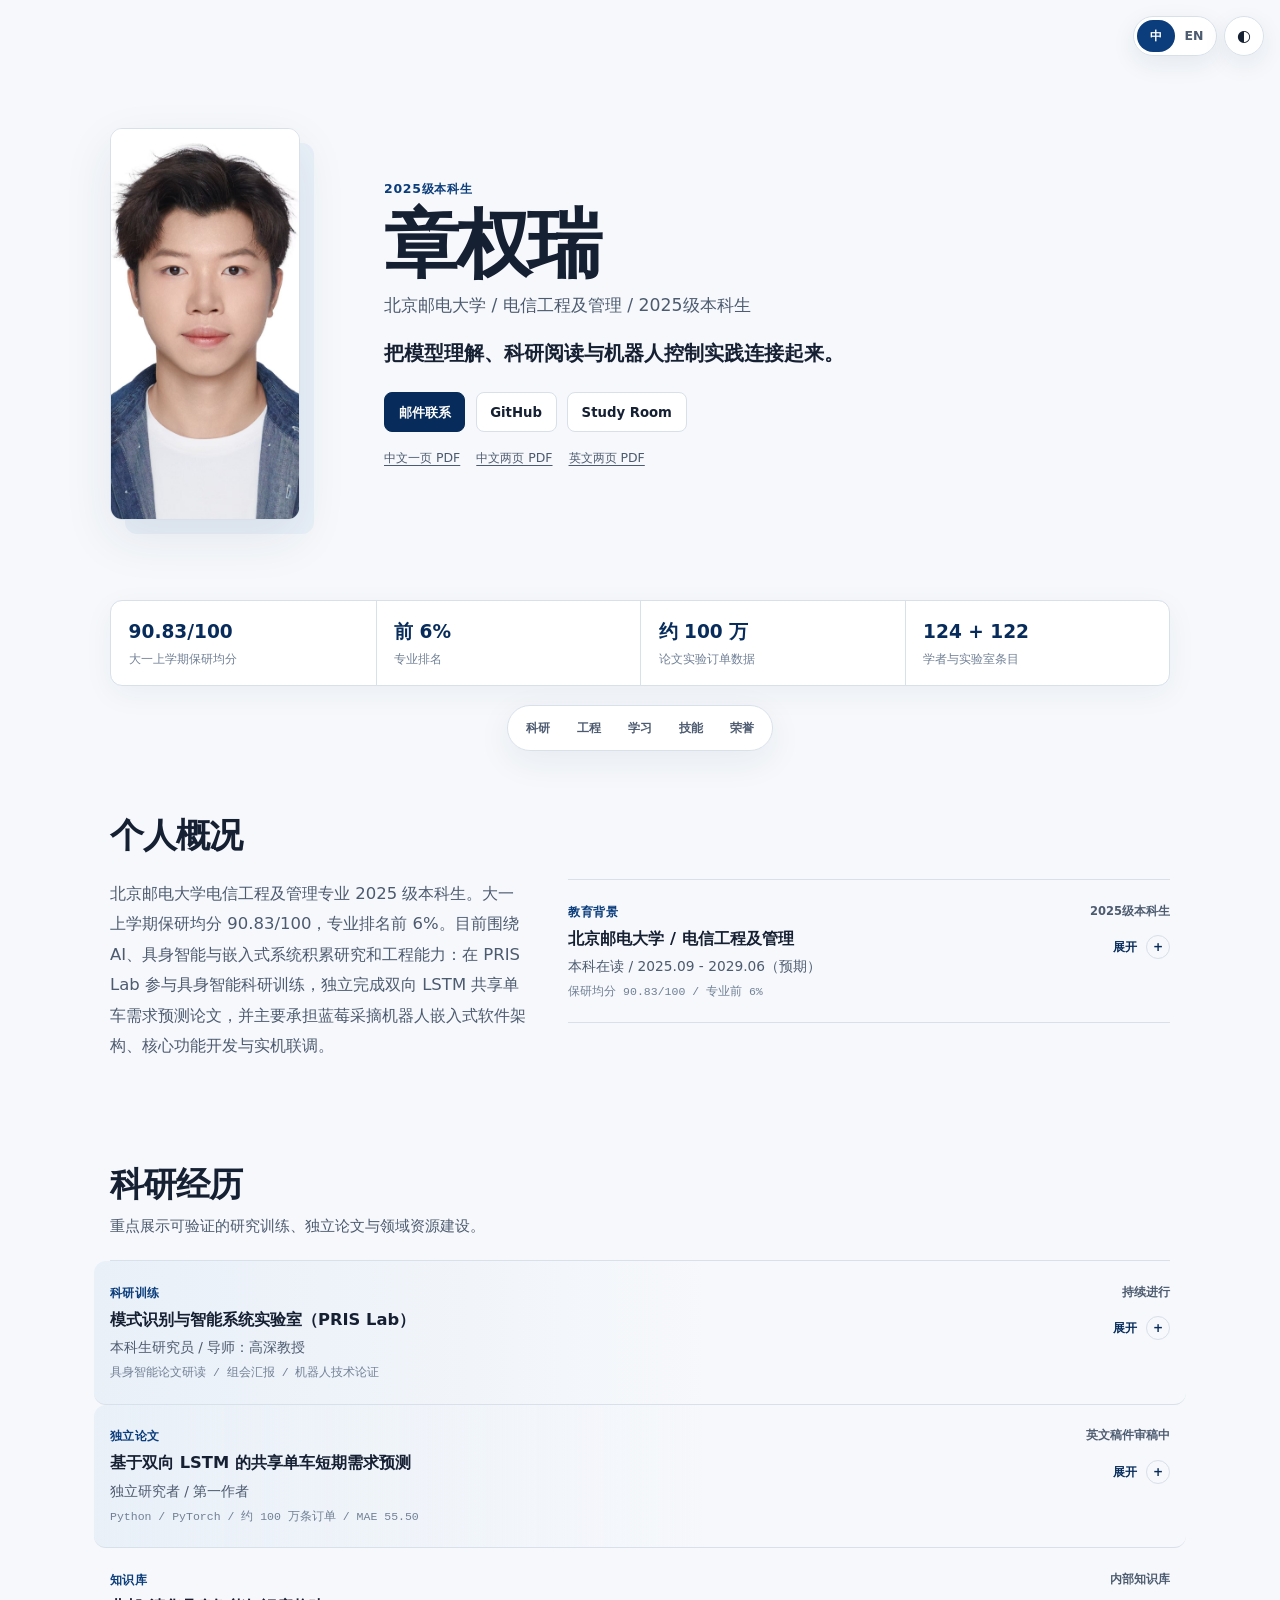
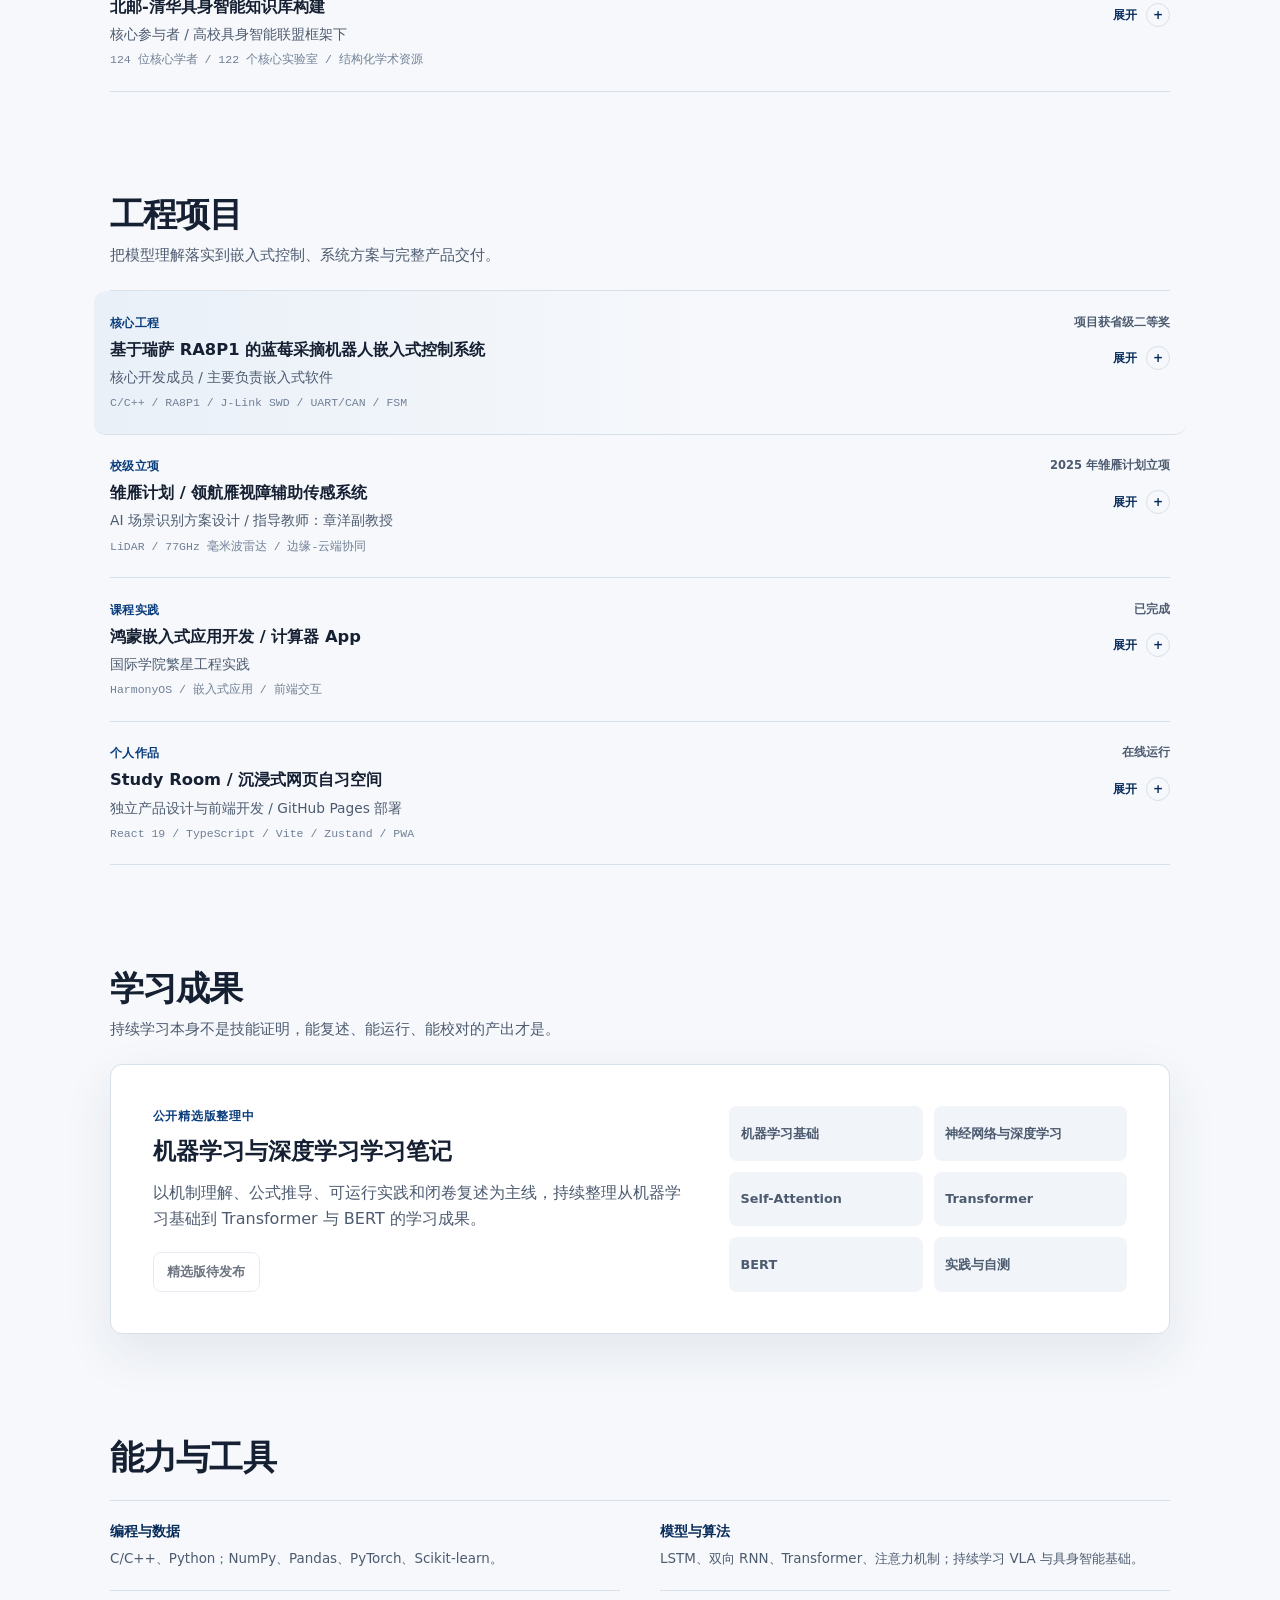
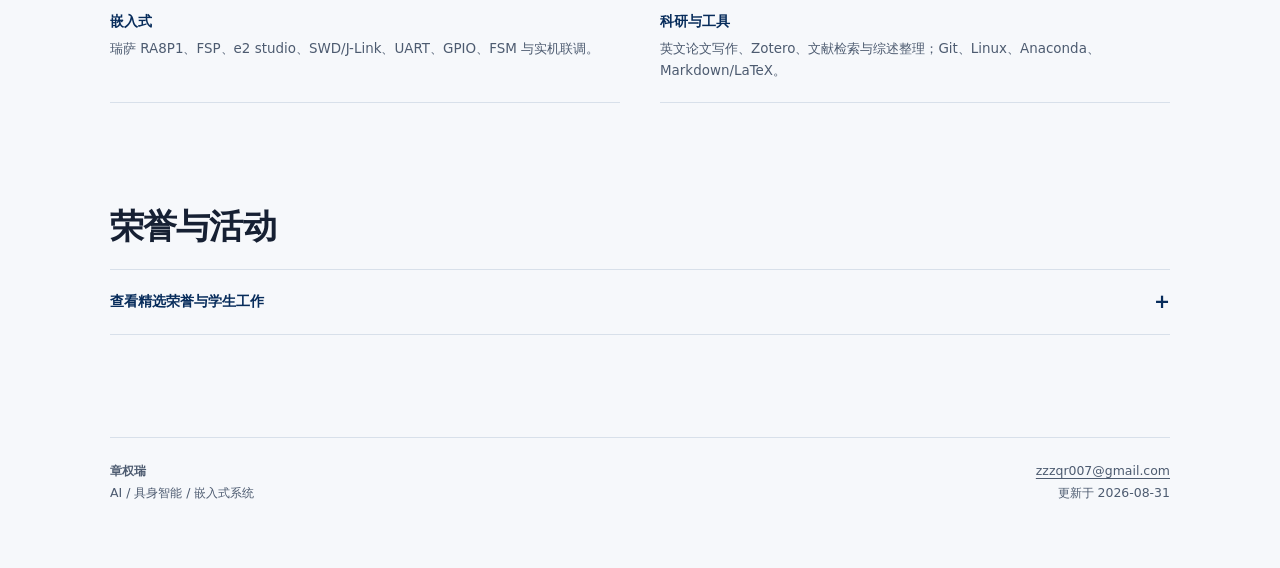
==== index.html @ 451194c6 "feat: rebuild resume portfolio and editor" ====
<!doctype html>
<html lang="zh-CN">
<head>
  <meta charset="UTF-8">
  <meta name="viewport" content="width=device-width, initial-scale=1">
  <meta name="description" content="章权瑞的双语个人简历，聚焦 AI、具身智能与嵌入式系统。">
  <meta name="robots" content="noindex, nofollow">
  <meta name="color-scheme" content="light dark">
  <title>章权瑞 | Resume</title>
  <link rel="stylesheet" href="styles_v2.css?v=5">
  <script defer src="resume-data.js?v=4"></script>
  <script defer src="app.js?v=6"></script>
  <script defer src="editor.js?v=4"></script>
</head>
<body>
  <a class="skip-link" href="#main-content">跳到主要内容</a>

  <div class="page-tools" aria-label="页面工具">
    <div class="language-control" role="group" aria-label="语言">
      <button type="button" data-set-lang="zh" aria-pressed="true">中</button>
      <button type="button" data-set-lang="en" aria-pressed="false">EN</button>
    </div>
    <button class="icon-button" type="button" id="theme-toggle" aria-label="切换明暗主题" title="切换明暗主题">
      <span aria-hidden="true" id="theme-icon">◐</span>
    </button>
  </div>

  <main id="main-content"></main>

  <noscript>
    <div class="noscript-message">
      <h1>章权瑞</h1>
      <p>本页面需要 JavaScript 才能显示完整的双语简历。</p>
      <p><a href="mailto:zzzqr007@gmail.com">zzzqr007@gmail.com</a></p>
    </div>
  </noscript>

  <div class="editor-backdrop" id="editor-backdrop" hidden></div>
  <aside class="editor-panel" id="editor-panel" aria-labelledby="editor-title" aria-hidden="true">
    <header class="editor-header">
      <div>
        <p class="editor-kicker">仅保存在当前浏览器</p>
        <h2 id="editor-title">双语简历编辑器</h2>
      </div>
      <button type="button" class="icon-button editor-close" id="editor-close" aria-label="关闭编辑器">×</button>
    </header>

    <div class="editor-toolbar" aria-label="编辑器操作">
      <button type="button" class="button button-primary" id="editor-save">保存草稿</button>
      <button type="button" class="button" id="editor-undo">撤销本次修改</button>
      <button type="button" class="button" id="editor-import">导入 JSON</button>
      <button type="button" class="button" id="editor-export-json">导出 JSON</button>
      <button type="button" class="button" id="editor-export-js">导出数据文件</button>
      <button type="button" class="button button-danger" id="editor-reset">恢复默认</button>
      <input type="file" id="editor-import-file" accept="application/json,.json" hidden>
    </div>

    <p class="editor-status" id="editor-status" role="status" aria-live="polite">
      修改会即时预览，点击“保存草稿”后才会写入本地存储，不会自动同步 GitHub。
    </p>

    <nav class="editor-tabs" id="editor-tabs" aria-label="编辑内容分类"></nav>
    <form class="editor-form" id="editor-form"></form>
  </aside>
</body>
</html>
---- styles_v2.css ----
:root {
  color-scheme: light;
  --accent: #0b3d7c;
  --accent-strong: #072c5b;
  --accent-soft: #e9f0f8;
  --bg: #f6f8fb;
  --surface: #ffffff;
  --surface-subtle: #f1f4f8;
  --text: #162033;
  --text-secondary: #4d5b70;
  --text-muted: #718096;
  --border: #d8e0ea;
  --focus: #2a6fbb;
  --danger: #a32d2d;
  --shadow: 0 18px 50px rgba(29, 55, 89, 0.09);
  --radius-card: 12px;
  --radius-control: 8px;
  --transition: 180ms cubic-bezier(0.2, 0.8, 0.2, 1);
}

:root[data-theme="dark"] {
  color-scheme: dark;
  --accent: #79afe5;
  --accent-strong: #a8cef2;
  --accent-soft: #152a43;
  --bg: #0e141d;
  --surface: #141d28;
  --surface-subtle: #192432;
  --text: #edf3f9;
  --text-secondary: #b6c2cf;
  --text-muted: #8795a6;
  --border: #2a3848;
  --focus: #9ac8f4;
  --danger: #ff9c9c;
  --shadow: 0 20px 55px rgba(0, 0, 0, 0.28);
}

* {
  box-sizing: border-box;
}

html {
  scroll-behavior: smooth;
}

body {
  margin: 0;
  background: var(--bg);
  color: var(--text);
  font-family: "Segoe UI", "PingFang SC", "Microsoft YaHei", system-ui, sans-serif;
  font-size: 16px;
  line-height: 1.65;
  text-rendering: optimizeLegibility;
  -webkit-font-smoothing: antialiased;
  transition: background-color var(--transition), color var(--transition);
}

body.editor-open {
  overflow: hidden;
}

button,
input,
textarea,
select {
  font: inherit;
}

button,
a {
  -webkit-tap-highlight-color: transparent;
}

a {
  color: inherit;
}

button:focus-visible,
a:focus-visible,
input:focus-visible,
textarea:focus-visible,
select:focus-visible {
  outline: 3px solid color-mix(in srgb, var(--focus) 42%, transparent);
  outline-offset: 3px;
}

.skip-link {
  position: fixed;
  top: 0.75rem;
  left: 0.75rem;
  z-index: 2000;
  padding: 0.55rem 0.8rem;
  border-radius: var(--radius-control);
  background: var(--accent-strong);
  color: #fff;
  transform: translateY(-160%);
  transition: transform var(--transition);
}

.skip-link:focus {
  transform: translateY(0);
}

.page-tools {
  position: fixed;
  top: 1rem;
  right: 1rem;
  z-index: 90;
  display: flex;
  align-items: center;
  gap: 0.45rem;
}

.language-control,
.icon-button {
  border: 1px solid var(--border);
  background: color-mix(in srgb, var(--surface) 92%, transparent);
  box-shadow: 0 8px 24px rgba(26, 54, 89, 0.08);
  backdrop-filter: blur(14px);
}

.language-control {
  display: flex;
  padding: 3px;
  border-radius: 999px;
}

.language-control button {
  min-width: 38px;
  min-height: 32px;
  border: 0;
  border-radius: 999px;
  background: transparent;
  color: var(--text-secondary);
  cursor: pointer;
  font-size: 0.78rem;
  font-weight: 700;
}

.language-control button[aria-pressed="true"] {
  background: var(--accent);
  color: var(--surface);
}

:root[data-theme="dark"] .language-control button[aria-pressed="true"] {
  color: #07111f;
}

.icon-button {
  display: inline-grid;
  width: 40px;
  height: 40px;
  place-items: center;
  border-radius: 999px;
  color: var(--text);
  cursor: pointer;
}

.icon-button:active,
.button:active,
.expand-button:active,
.awards-toggle:active {
  transform: translateY(1px);
}

.site-shell {
  width: min(1060px, calc(100% - 2rem));
  margin: 0 auto;
  padding: 2.5rem 0 4rem;
}

.hero {
  display: grid;
  grid-template-columns: 210px minmax(0, 1fr);
  gap: clamp(2rem, 5vw, 4.5rem);
  align-items: center;
  min-height: min(560px, 76dvh);
  padding: 3rem 0 2.5rem;
}

.hero-photo-wrap {
  position: relative;
  width: 190px;
}

.hero-photo-wrap::before {
  content: "";
  position: absolute;
  inset: 15px -14px -14px 15px;
  z-index: -1;
  border-radius: var(--radius-card);
  background: var(--accent-soft);
}

.hero-photo {
  display: block;
  width: 190px;
  aspect-ratio: 5 / 7;
  object-fit: cover;
  border: 1px solid var(--border);
  border-radius: var(--radius-card);
  box-shadow: var(--shadow);
}

.hero-stage,
.experience-badge,
.learning-status,
.editor-kicker {
  margin: 0;
  color: var(--accent);
  font-size: 0.78rem;
  font-weight: 750;
  letter-spacing: 0.06em;
}

.hero h1 {
  margin: 0.3rem 0 0.45rem;
  font-size: clamp(2.55rem, 6vw, 4.7rem);
  line-height: 1.05;
  letter-spacing: -0.045em;
}

.hero-academic {
  margin: 0;
  color: var(--text-secondary);
  font-size: clamp(0.94rem, 2vw, 1.08rem);
}

.hero-positioning {
  max-width: 38rem;
  margin: 1.2rem 0 0;
  color: var(--text);
  font-size: clamp(1.05rem, 2vw, 1.28rem);
  font-weight: 650;
  line-height: 1.5;
}

.hero-actions,
.experience-links,
.editor-toolbar {
  display: flex;
  flex-wrap: wrap;
  gap: 0.65rem;
}

.hero-actions {
  margin-top: 1.45rem;
}

.button {
  display: inline-flex;
  min-height: 40px;
  align-items: center;
  justify-content: center;
  padding: 0.55rem 0.85rem;
  border: 1px solid var(--border);
  border-radius: var(--radius-control);
  background: var(--surface);
  color: var(--text);
  cursor: pointer;
  font-size: 0.83rem;
  font-weight: 700;
  line-height: 1;
  text-decoration: none;
  white-space: nowrap;
  transition: border-color var(--transition), background-color var(--transition), color var(--transition), transform var(--transition);
}

.button:hover {
  border-color: var(--accent);
  color: var(--accent-strong);
}

.button-primary {
  border-color: var(--accent-strong);
  background: var(--accent-strong);
  color: #fff;
}

.button-primary:hover {
  background: var(--accent);
  color: #fff;
}

:root[data-theme="dark"] .button-primary {
  color: #08121e;
}

.button-danger {
  border-color: color-mix(in srgb, var(--danger) 42%, var(--border));
  color: var(--danger);
}

.button-disabled {
  cursor: not-allowed;
  opacity: 0.62;
}

.download-links {
  display: flex;
  flex-wrap: wrap;
  gap: 0.35rem 1rem;
  margin-top: 1rem;
}

.download-links a,
.site-footer a {
  color: var(--text-secondary);
  font-size: 0.78rem;
  text-underline-offset: 3px;
}

.download-links a:hover,
.site-footer a:hover {
  color: var(--accent-strong);
}

.evidence-strip {
  display: grid;
  grid-template-columns: repeat(4, 1fr);
  margin: 0 0 1.2rem;
  overflow: hidden;
  border: 1px solid var(--border);
  border-radius: var(--radius-card);
  background: var(--surface);
  box-shadow: 0 8px 30px rgba(29, 55, 89, 0.05);
}

.metric {
  min-width: 0;
  padding: 1rem 1.1rem;
}

.metric + .metric {
  border-left: 1px solid var(--border);
}

.metric strong,
.metric span {
  display: block;
}

.metric strong {
  color: var(--accent-strong);
  font-size: 1.16rem;
  font-variant-numeric: tabular-nums;
}

.metric span {
  margin-top: 0.12rem;
  color: var(--text-muted);
  font-size: 0.72rem;
}

.section-nav {
  position: sticky;
  top: 0.8rem;
  z-index: 50;
  display: flex;
  align-items: center;
  gap: 0.2rem;
  width: fit-content;
  margin: 0 auto 4rem;
  padding: 0.35rem;
  border: 1px solid var(--border);
  border-radius: 999px;
  background: color-mix(in srgb, var(--surface) 92%, transparent);
  box-shadow: 0 10px 35px rgba(29, 55, 89, 0.07);
  backdrop-filter: blur(16px);
}

.section-nav a {
  padding: 0.4rem 0.75rem;
  border-radius: 999px;
  color: var(--text-secondary);
  font-size: 0.78rem;
  font-weight: 700;
  text-decoration: none;
  white-space: nowrap;
}

.section-nav a:hover,
.section-nav a:focus-visible {
  background: var(--accent-soft);
  color: var(--accent-strong);
}

.section {
  scroll-margin-top: 5rem;
  margin-bottom: clamp(4rem, 8vw, 6.5rem);
}

.section-heading {
  margin-bottom: 1.4rem;
}

.section-heading h2 {
  margin: 0;
  font-size: clamp(1.55rem, 3vw, 2.15rem);
  line-height: 1.2;
  letter-spacing: -0.025em;
}

.section-heading p {
  max-width: 45rem;
  margin: 0.5rem 0 0;
  color: var(--text-secondary);
  font-size: 0.92rem;
}

.about-layout {
  display: grid;
  grid-template-columns: minmax(0, 0.9fr) minmax(0, 1.3fr);
  gap: 2.6rem;
  align-items: start;
}

.about-layout > p {
  margin: 0;
  color: var(--text-secondary);
  font-size: 1.03rem;
  line-height: 1.85;
}

.experience-list,
.education-list {
  border-top: 1px solid var(--border);
}

.experience {
  position: relative;
  border-bottom: 1px solid var(--border);
  background: transparent;
}

.experience-featured {
  margin-inline: -1rem;
  padding-inline: 1rem;
  border-radius: var(--radius-card);
  background: linear-gradient(90deg, var(--accent-soft), transparent 56%);
}

.experience-main {
  display: grid;
  grid-template-columns: minmax(0, 1fr) auto;
  gap: 1.5rem;
  align-items: start;
  padding: 1.35rem 0;
}

.experience-badge {
  margin-bottom: 0.28rem;
  letter-spacing: 0.04em;
}

.experience h3,
.learning-copy h3,
.skill-item h3,
.awards-content h3 {
  margin: 0;
  font-size: 1.02rem;
  line-height: 1.45;
}

.experience-role,
.experience-meta {
  margin: 0.28rem 0 0;
}

.experience-role {
  color: var(--text-secondary);
  font-size: 0.86rem;
}

.experience-meta {
  color: var(--text-muted);
  font-family: ui-monospace, "Cascadia Code", "SFMono-Regular", Consolas, monospace;
  font-size: 0.72rem;
}

.experience-actions {
  display: grid;
  justify-items: end;
  gap: 0.65rem;
  min-width: 175px;
}

.status-label {
  max-width: 205px;
  color: var(--text-secondary);
  font-size: 0.72rem;
  font-weight: 700;
  text-align: right;
}

.expand-button,
.awards-toggle {
  border: 0;
  background: transparent;
  color: var(--accent-strong);
  cursor: pointer;
  font-weight: 750;
}

.expand-button {
  display: inline-flex;
  align-items: center;
  gap: 0.55rem;
  padding: 0.25rem 0;
  font-size: 0.76rem;
}

.expand-button span:last-child {
  display: inline-grid;
  width: 24px;
  height: 24px;
  place-items: center;
  border: 1px solid var(--border);
  border-radius: 999px;
}

.experience-detail {
  padding: 0 0 1.35rem;
}

.experience-detail[hidden],
.awards-content[hidden] {
  display: none;
}

.experience-detail dl {
  display: grid;
  grid-template-columns: repeat(3, minmax(0, 1fr));
  gap: 1rem;
  margin: 0;
}

.experience-detail dl > div {
  padding-left: 0.8rem;
  border-left: 2px solid var(--accent-soft);
}

.experience-detail dt {
  color: var(--text);
  font-size: 0.74rem;
  font-weight: 800;
}

.experience-detail dd {
  margin: 0.25rem 0 0;
  color: var(--text-secondary);
  font-size: 0.8rem;
  line-height: 1.65;
}

.experience-links {
  margin-top: 1rem;
}

.text-link {
  color: var(--accent-strong);
  font-size: 0.78rem;
  font-weight: 750;
  text-underline-offset: 3px;
}

.learning-layout {
  display: grid;
  grid-template-columns: minmax(0, 1.15fr) minmax(290px, 0.85fr);
  gap: 2.4rem;
  padding: clamp(1.5rem, 4vw, 2.6rem);
  border: 1px solid var(--border);
  border-radius: var(--radius-card);
  background: var(--surface);
  box-shadow: var(--shadow);
}

.learning-copy h3 {
  margin-top: 0.45rem;
  font-size: 1.45rem;
}

.learning-copy > p:not(.learning-status) {
  margin: 0.75rem 0 1.2rem;
  color: var(--text-secondary);
}

.topic-grid {
  display: grid;
  grid-template-columns: 1fr 1fr;
  gap: 0.7rem;
  margin: 0;
  padding: 0;
  list-style: none;
}

.topic-grid li {
  display: flex;
  align-items: center;
  min-height: 52px;
  padding: 0.7rem;
  border-radius: var(--radius-control);
  background: var(--surface-subtle);
  color: var(--text-secondary);
  font-size: 0.8rem;
  font-weight: 700;
}

.skills-grid {
  display: grid;
  grid-template-columns: 1fr 1fr;
  gap: 0 2.5rem;
  border-top: 1px solid var(--border);
}

.skill-item {
  padding: 1.25rem 0;
  border-bottom: 1px solid var(--border);
}

.skill-item h3 {
  color: var(--accent-strong);
  font-size: 0.88rem;
}

.skill-item p {
  margin: 0.4rem 0 0;
  color: var(--text-secondary);
  font-size: 0.84rem;
}

.awards-toggle {
  display: flex;
  width: 100%;
  align-items: center;
  justify-content: space-between;
  padding: 1rem 0;
  border-top: 1px solid var(--border);
  border-bottom: 1px solid var(--border);
  font-size: 0.9rem;
  text-align: left;
}

.awards-toggle span:last-child {
  font-size: 1.2rem;
}

.awards-content {
  display: grid;
  grid-template-columns: 1fr 1fr;
  gap: 2.5rem;
  padding: 1.35rem 0;
}

.awards-content h3 {
  font-size: 0.86rem;
}

.awards-content ul {
  margin: 0.6rem 0 0;
  padding-left: 1.1rem;
  color: var(--text-secondary);
  font-size: 0.8rem;
}

.awards-content li + li {
  margin-top: 0.35rem;
}

.site-footer {
  display: flex;
  justify-content: space-between;
  gap: 2rem;
  padding-top: 1.4rem;
  border-top: 1px solid var(--border);
  color: var(--text-secondary);
  font-size: 0.78rem;
}

.site-footer > div {
  display: grid;
  gap: 0.12rem;
}

.site-footer > div:last-child {
  justify-items: end;
}

.noscript-message {
  width: min(680px, calc(100% - 2rem));
  margin: 4rem auto;
  padding: 2rem;
  border: 1px solid var(--border);
  border-radius: var(--radius-card);
  background: var(--surface);
}

/* Structured editor */
.editor-backdrop {
  position: fixed;
  inset: 0;
  z-index: 900;
  background: rgba(5, 13, 24, 0.52);
  backdrop-filter: blur(3px);
}

.editor-panel {
  position: fixed;
  top: 0;
  right: 0;
  bottom: 0;
  z-index: 1000;
  width: min(720px, 96vw);
  overflow-y: auto;
  padding: 1.2rem;
  border-left: 1px solid var(--border);
  background: var(--surface);
  box-shadow: -22px 0 60px rgba(0, 0, 0, 0.24);
  transform: translateX(105%);
  visibility: hidden;
  transition: transform 240ms cubic-bezier(0.2, 0.8, 0.2, 1), visibility 240ms;
}

.editor-panel.is-open {
  transform: translateX(0);
  visibility: visible;
}

.editor-header {
  display: flex;
  align-items: flex-start;
  justify-content: space-between;
  gap: 1rem;
}

.editor-header h2 {
  margin: 0.2rem 0 0;
  font-size: 1.4rem;
}

.editor-close {
  flex: 0 0 auto;
  border-radius: 999px;
  box-shadow: none;
}

.editor-toolbar {
  margin-top: 1rem;
  padding: 0.9rem;
  border-radius: var(--radius-card);
  background: var(--surface-subtle);
}

.editor-toolbar .button {
  min-height: 36px;
  font-size: 0.74rem;
}

.editor-status {
  margin: 0.8rem 0;
  color: var(--text-secondary);
  font-size: 0.76rem;
}

.editor-status.is-error {
  color: var(--danger);
  font-weight: 700;
}

.editor-tabs {
  display: flex;
  gap: 0.35rem;
  overflow-x: auto;
  padding: 0.35rem 0 0.75rem;
  scrollbar-width: thin;
}

.editor-tab {
  flex: 0 0 auto;
  min-height: 36px;
  padding: 0.4rem 0.7rem;
  border: 1px solid var(--border);
  border-radius: 999px;
  background: transparent;
  color: var(--text-secondary);
  cursor: pointer;
  font-size: 0.74rem;
  font-weight: 750;
}

.editor-tab[aria-selected="true"] {
  border-color: var(--accent);
  background: var(--accent-soft);
  color: var(--accent-strong);
}

.editor-form {
  display: grid;
  gap: 1rem;
  padding-bottom: 4rem;
}

.editor-section,
.editor-item {
  border: 1px solid var(--border);
  border-radius: var(--radius-card);
  background: var(--surface);
}

.editor-section {
  padding: 1rem;
}

.editor-item {
  overflow: hidden;
}

.editor-item-header {
  display: flex;
  align-items: center;
  justify-content: space-between;
  gap: 0.8rem;
  padding: 0.8rem 1rem;
  background: var(--surface-subtle);
}

.editor-item-header h3 {
  margin: 0;
  font-size: 0.86rem;
}

.editor-item-actions {
  display: flex;
  flex-wrap: wrap;
  justify-content: flex-end;
  gap: 0.3rem;
}

.editor-mini-button {
  min-width: 32px;
  min-height: 30px;
  border: 1px solid var(--border);
  border-radius: 6px;
  background: var(--surface);
  color: var(--text-secondary);
  cursor: pointer;
  font-size: 0.7rem;
  font-weight: 750;
}

.editor-mini-button:hover {
  border-color: var(--accent);
  color: var(--accent-strong);
}

.editor-mini-button.is-danger {
  color: var(--danger);
}

.editor-item-body {
  display: grid;
  gap: 0.9rem;
  padding: 1rem;
}

.editor-fieldset {
  display: grid;
  gap: 0.55rem;
  margin: 0;
  padding: 0;
  border: 0;
}

.editor-fieldset legend,
.editor-label {
  margin-bottom: 0.2rem;
  color: var(--text);
  font-size: 0.75rem;
  font-weight: 800;
}

.editor-bilingual {
  display: grid;
  grid-template-columns: 1fr 1fr;
  gap: 0.7rem;
}

.editor-language-field {
  display: grid;
  gap: 0.25rem;
}

.editor-language-field span {
  color: var(--text-muted);
  font-size: 0.68rem;
  font-weight: 750;
}

.editor-input,
.editor-textarea {
  width: 100%;
  border: 1px solid var(--border);
  border-radius: var(--radius-control);
  background: var(--bg);
  color: var(--text);
  font-size: 0.78rem;
}

.editor-input {
  min-height: 40px;
  padding: 0.5rem 0.65rem;
}

.editor-textarea {
  min-height: 92px;
  padding: 0.6rem 0.65rem;
  line-height: 1.5;
  resize: vertical;
}

.editor-checkbox {
  display: flex;
  align-items: center;
  gap: 0.5rem;
  color: var(--text-secondary);
  font-size: 0.76rem;
}

.editor-add-button {
  width: 100%;
  min-height: 44px;
  border: 1px dashed var(--accent);
  border-radius: var(--radius-control);
  background: transparent;
  color: var(--accent-strong);
  cursor: pointer;
  font-weight: 750;
}

@media (max-width: 820px) {
  .site-shell {
    width: min(100% - 1.25rem, 720px);
    padding-top: 1rem;
  }

  .hero {
    grid-template-columns: 130px minmax(0, 1fr);
    min-height: auto;
    gap: 1.8rem;
    padding: 4.5rem 0 2.5rem;
  }

  .hero-photo-wrap,
  .hero-photo {
    width: 130px;
  }

  .evidence-strip {
    grid-template-columns: 1fr 1fr;
  }

  .metric:nth-child(3) {
    border-left: 0;
    border-top: 1px solid var(--border);
  }

  .metric:nth-child(4) {
    border-top: 1px solid var(--border);
  }

  .about-layout,
  .learning-layout {
    grid-template-columns: 1fr;
  }

  .experience-detail dl {
    grid-template-columns: 1fr 1fr;
  }
}

@media (max-width: 600px) {
  body {
    font-size: 15px;
  }

  .page-tools {
    top: 0.55rem;
    right: 0.55rem;
  }

  .hero {
    grid-template-columns: 1fr;
    gap: 1.35rem;
    padding-top: 4.75rem;
    text-align: left;
  }

  .hero-photo-wrap,
  .hero-photo {
    width: 104px;
  }

  .hero-photo-wrap {
    justify-self: center;
  }

  .hero-content {
    text-align: center;
  }

  .hero-actions,
  .download-links {
    justify-content: center;
  }

  .hero h1 {
    font-size: 2.45rem;
  }

  .hero-positioning {
    font-size: 1.02rem;
  }

  .section-nav {
    position: static;
    width: 100%;
    justify-content: space-between;
    margin-bottom: 3.4rem;
    overflow-x: auto;
    border-radius: var(--radius-card);
  }

  .section-nav a {
    flex: 0 0 auto;
    padding-inline: 0.62rem;
  }

  .section {
    margin-bottom: 4rem;
  }

  .experience-featured {
    margin-inline: -0.4rem;
    padding-inline: 0.4rem;
  }

  .experience-main {
    grid-template-columns: 1fr;
    gap: 0.75rem;
  }

  .experience-actions {
    grid-template-columns: 1fr auto;
    align-items: center;
    justify-items: start;
    min-width: 0;
  }

  .status-label {
    max-width: none;
    text-align: left;
  }

  .experience-detail dl,
  .skills-grid,
  .awards-content,
  .editor-bilingual {
    grid-template-columns: 1fr;
  }

  .topic-grid {
    gap: 0.45rem;
  }

  .topic-grid li {
    min-height: 44px;
    padding: 0.55rem;
    font-size: 0.74rem;
  }

  .site-footer {
    display: grid;
  }

  .site-footer > div:last-child {
    justify-items: start;
  }

  .editor-panel {
    width: 100vw;
    padding: 0.9rem;
  }
}

@media (prefers-reduced-motion: reduce) {
  *,
  *::before,
  *::after {
    scroll-behavior: auto !important;
    transition-duration: 0.01ms !important;
    animation-duration: 0.01ms !important;
    animation-iteration-count: 1 !important;
  }
}

@media print {
  .page-tools,
  .section-nav,
  .editor-panel,
  .editor-backdrop {
    display: none !important;
  }
}
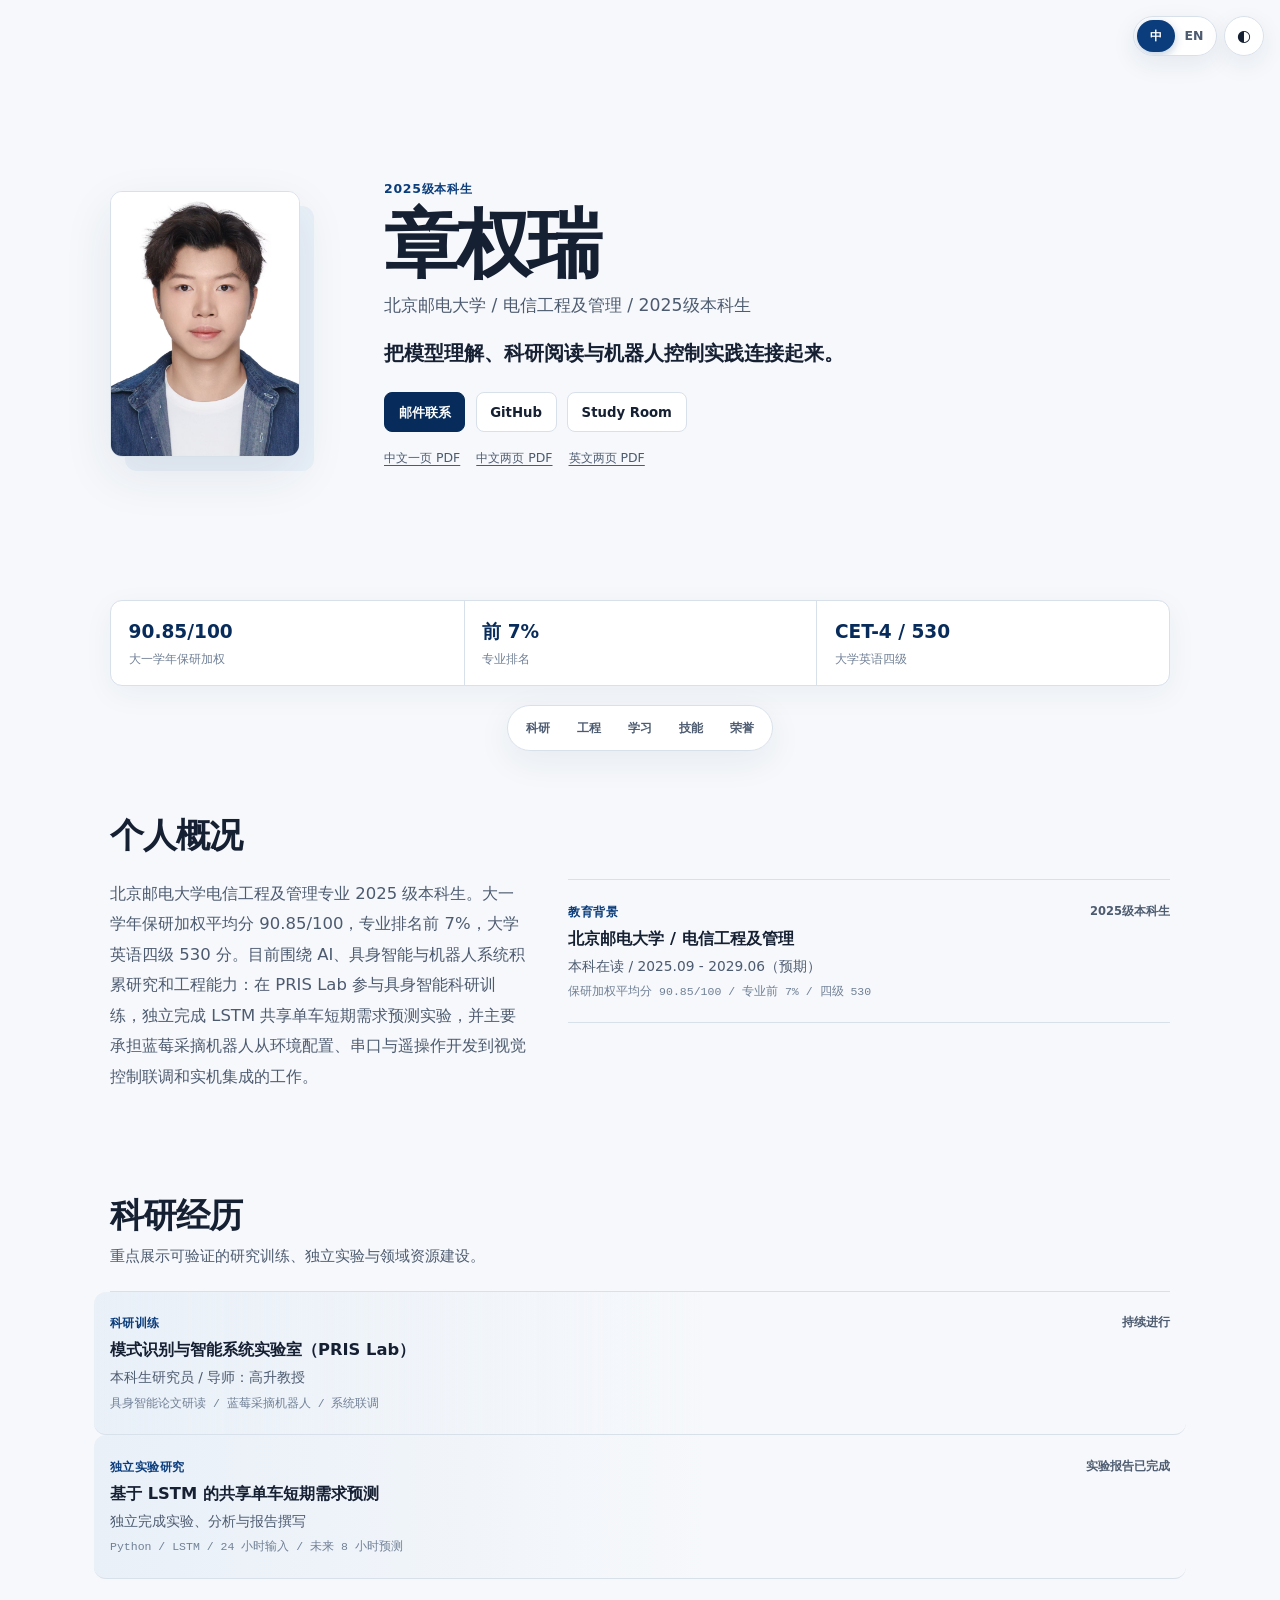
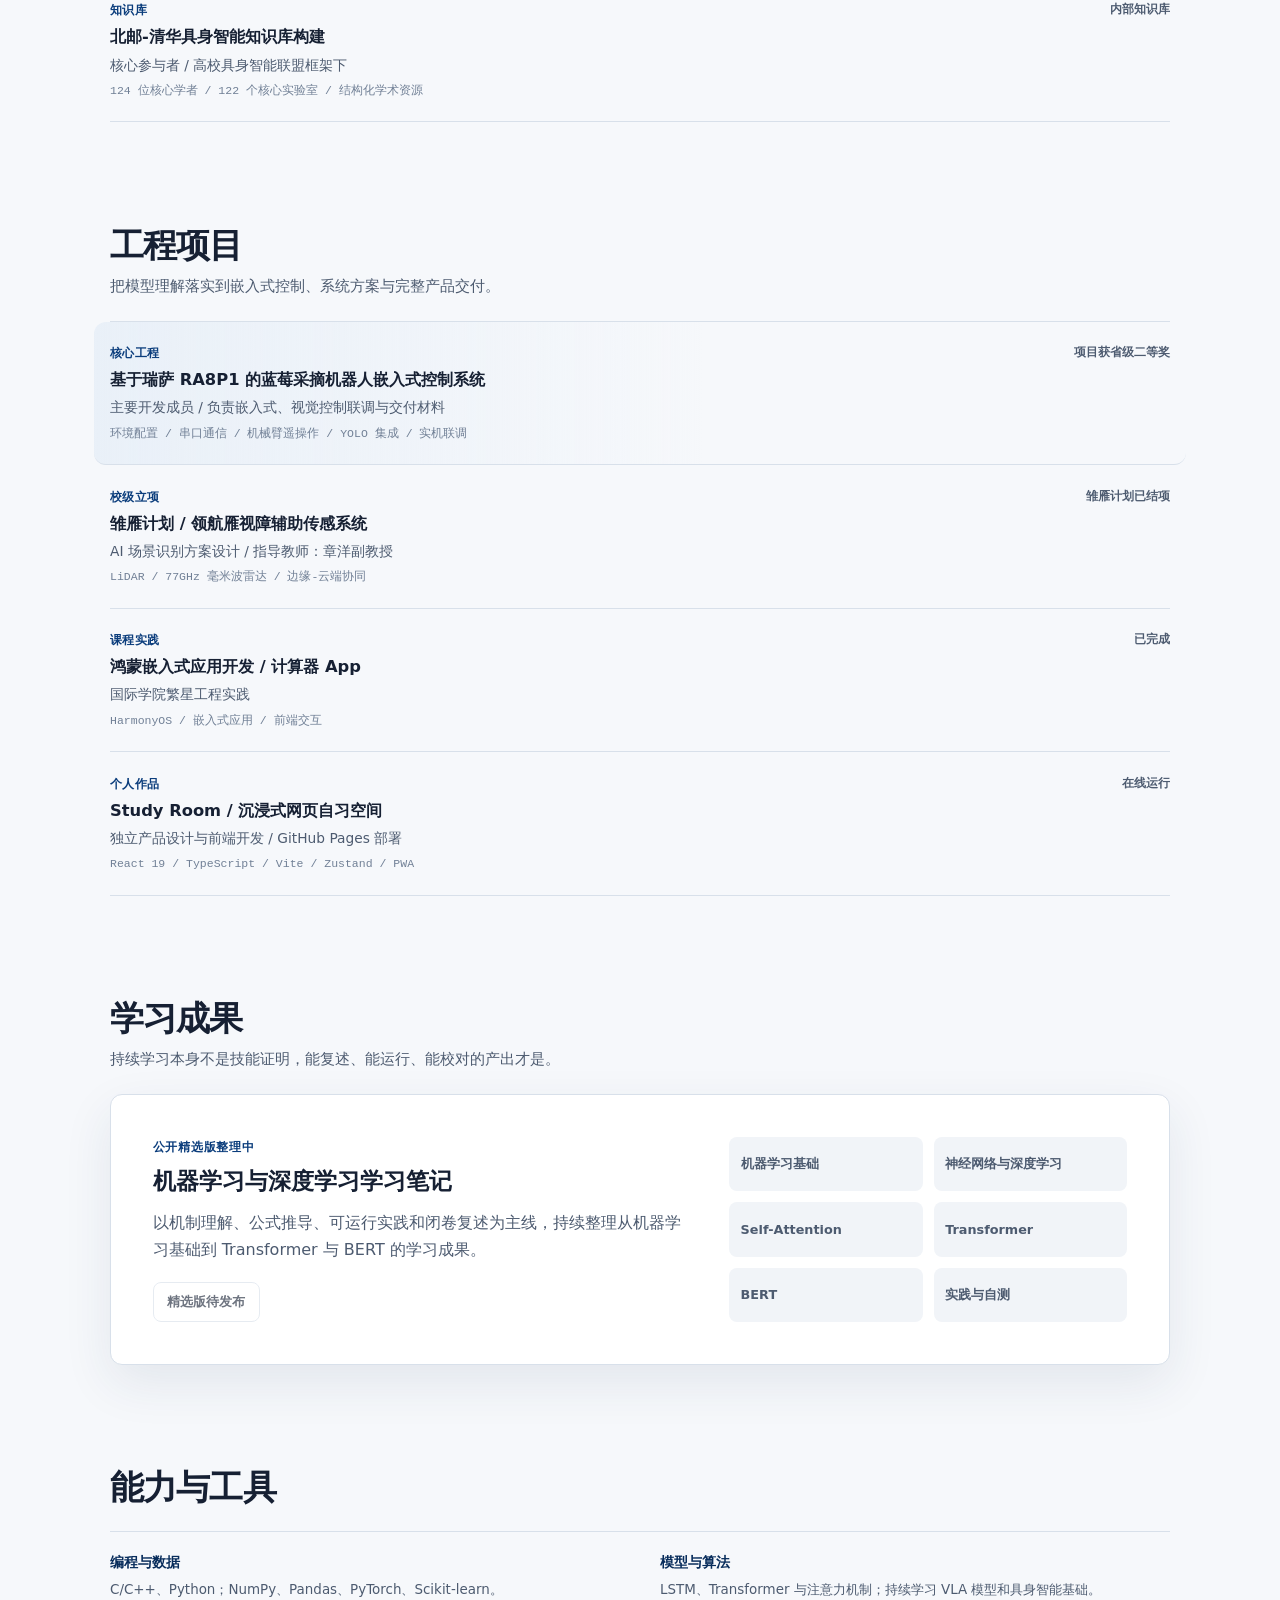
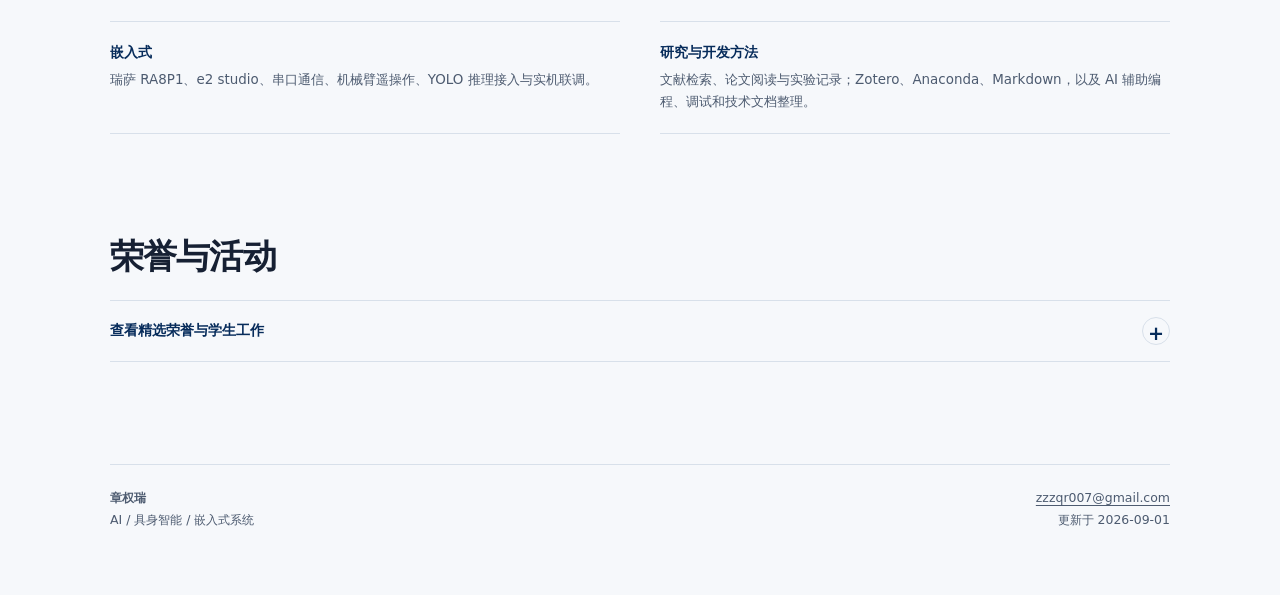
==== commit 88d13202: "feat: polish resume motion and publication guide" ====
--- a/index.html
+++ b/index.html
@@ -7,10 +7,10 @@
   <meta name="robots" content="noindex, nofollow">
   <meta name="color-scheme" content="light dark">
   <title>章权瑞 | Resume</title>
-  <link rel="stylesheet" href="styles_v2.css?v=5">
-  <script defer src="resume-data.js?v=4"></script>
-  <script defer src="app.js?v=6"></script>
-  <script defer src="editor.js?v=4"></script>
+  <link rel="stylesheet" href="styles_v2.css?v=12">
+  <script defer src="resume-data.js?v=10"></script>
+  <script defer src="app.js?v=11"></script>
+  <script defer src="editor.js?v=6"></script>
 </head>
 <body>
   <a class="skip-link" href="#main-content">跳到主要内容</a>
--- a/styles_v2.css
+++ b/styles_v2.css
@@ -15,7 +15,9 @@
   --shadow: 0 18px 50px rgba(29, 55, 89, 0.09);
   --radius-card: 12px;
   --radius-control: 8px;
-  --transition: 180ms cubic-bezier(0.2, 0.8, 0.2, 1);
+  --transition: 300ms cubic-bezier(0.16, 1, 0.3, 1);
+  --spring-fast: 240ms cubic-bezier(0.2, 0.8, 0.2, 1);
+  --spring-slow: 430ms cubic-bezier(0.16, 1, 0.3, 1);
 }
 
 :root[data-theme="dark"] {
@@ -43,6 +45,28 @@
   scroll-behavior: smooth;
 }
 
+::view-transition-old(root),
+::view-transition-new(root) {
+  animation-duration: 360ms;
+  animation-timing-function: cubic-bezier(0.16, 1, 0.3, 1);
+}
+
+::view-transition-old(root) {
+  animation-name: ui-fade-out;
+}
+
+::view-transition-new(root) {
+  animation-name: ui-fade-in;
+}
+
+@keyframes ui-fade-out {
+  to { opacity: 0; transform: scale(0.997); filter: blur(1px); }
+}
+
+@keyframes ui-fade-in {
+  from { opacity: 0.72; transform: translateY(4px) scale(0.997); filter: blur(1.5px); }
+}
+
 body {
   margin: 0;
   background: var(--bg);
@@ -117,15 +141,40 @@
   background: color-mix(in srgb, var(--surface) 92%, transparent);
   box-shadow: 0 8px 24px rgba(26, 54, 89, 0.08);
   backdrop-filter: blur(14px);
+  transition: background-color var(--transition), border-color var(--transition), box-shadow var(--transition), color var(--transition), transform var(--transition);
 }
 
 .language-control {
+  position: relative;
+  isolation: isolate;
   display: flex;
+  overflow: hidden;
   padding: 3px;
   border-radius: 999px;
 }
 
+.language-control::before {
+  content: "";
+  position: absolute;
+  top: 3px;
+  left: 3px;
+  z-index: 0;
+  width: 38px;
+  height: 32px;
+  border-radius: 999px;
+  background: var(--accent);
+  box-shadow: 0 3px 10px color-mix(in srgb, var(--accent) 26%, transparent);
+  transform: translateX(0);
+  transition: transform var(--spring-slow), background-color var(--transition), box-shadow var(--transition);
+}
+
+.language-control[data-active-lang="en"]::before {
+  transform: translateX(38px);
+}
+
 .language-control button {
+  position: relative;
+  z-index: 1;
   min-width: 38px;
   min-height: 32px;
   border: 0;
@@ -135,10 +184,15 @@
   cursor: pointer;
   font-size: 0.78rem;
   font-weight: 700;
+  transition: background-color var(--transition), color var(--transition), transform var(--transition);
+}
+
+.language-control button:hover,
+.icon-button:hover {
+  transform: translateY(-1px) scale(1.025);
 }
 
 .language-control button[aria-pressed="true"] {
-  background: var(--accent);
   color: var(--surface);
 }
 
@@ -156,11 +210,20 @@
   cursor: pointer;
 }
 
+#theme-icon {
+  display: inline-block;
+  transition: transform var(--spring-slow), opacity var(--spring-fast);
+}
+
+#theme-icon[data-theme="dark"] {
+  transform: rotate(180deg) scale(1.04);
+}
+
 .icon-button:active,
 .button:active,
 .expand-button:active,
 .awards-toggle:active {
-  transform: translateY(1px);
+  transform: translateY(1px) scale(0.97);
 }
 
 .site-shell {
@@ -190,16 +253,30 @@
   z-index: -1;
   border-radius: var(--radius-card);
   background: var(--accent-soft);
+  transition: background-color var(--transition), transform var(--transition);
 }
 
 .hero-photo {
   display: block;
   width: 190px;
-  aspect-ratio: 5 / 7;
-  object-fit: cover;
+  height: auto;
+  aspect-ratio: auto;
+  object-fit: contain;
   border: 1px solid var(--border);
   border-radius: var(--radius-card);
   box-shadow: var(--shadow);
+  transition: border-color var(--transition), box-shadow var(--transition), transform var(--transition);
+}
+
+@media (hover: hover) and (pointer: fine) {
+  .hero-photo-wrap:hover::before {
+    transform: translate3d(3px, 3px, 0);
+  }
+
+  .hero-photo-wrap:hover .hero-photo {
+    transform: translate3d(0, -3px, 0) scale(1.008);
+    box-shadow: 0 24px 58px rgba(29, 55, 89, 0.13);
+  }
 }
 
 .hero-stage,
@@ -263,12 +340,14 @@
   line-height: 1;
   text-decoration: none;
   white-space: nowrap;
-  transition: border-color var(--transition), background-color var(--transition), color var(--transition), transform var(--transition);
+  transition: border-color var(--transition), background-color var(--transition), color var(--transition), box-shadow var(--transition), transform var(--spring-fast);
 }
 
 .button:hover {
   border-color: var(--accent);
   color: var(--accent-strong);
+  box-shadow: 0 8px 20px color-mix(in srgb, var(--accent) 10%, transparent);
+  transform: translateY(-2px);
 }
 
 .button-primary {
@@ -317,18 +396,27 @@
 
 .evidence-strip {
   display: grid;
-  grid-template-columns: repeat(4, 1fr);
+  grid-template-columns: repeat(3, 1fr);
   margin: 0 0 1.2rem;
   overflow: hidden;
   border: 1px solid var(--border);
   border-radius: var(--radius-card);
   background: var(--surface);
   box-shadow: 0 8px 30px rgba(29, 55, 89, 0.05);
+  transition: background-color var(--transition), border-color var(--transition), box-shadow var(--transition);
 }
 
 .metric {
   min-width: 0;
   padding: 1rem 1.1rem;
+  transition: background-color var(--transition), transform var(--spring-fast);
+}
+
+@media (hover: hover) and (pointer: fine) {
+  .metric:hover {
+    background: var(--surface-subtle);
+    transform: translateY(-2px);
+  }
 }
 
 .metric + .metric {
@@ -367,6 +455,7 @@
   background: color-mix(in srgb, var(--surface) 92%, transparent);
   box-shadow: 0 10px 35px rgba(29, 55, 89, 0.07);
   backdrop-filter: blur(16px);
+  transition: background-color var(--transition), border-color var(--transition), box-shadow var(--transition);
 }
 
 .section-nav a {
@@ -377,12 +466,14 @@
   font-weight: 700;
   text-decoration: none;
   white-space: nowrap;
+  transition: background-color var(--transition), color var(--transition), transform var(--spring-fast);
 }
 
 .section-nav a:hover,
 .section-nav a:focus-visible {
   background: var(--accent-soft);
   color: var(--accent-strong);
+  transform: translateY(-1px) scale(1.02);
 }
 
 .section {
@@ -429,8 +520,25 @@
 
 .experience {
   position: relative;
+  isolation: isolate;
+  overflow: clip;
   border-bottom: 1px solid var(--border);
   background: transparent;
+  box-shadow: 0 0 0 rgba(29, 55, 89, 0);
+  transition: background-color var(--transition), border-color var(--transition), box-shadow var(--transition), transform var(--spring-slow);
+}
+
+.experience:hover {
+  background: color-mix(in srgb, var(--accent-soft) 38%, transparent);
+}
+
+@media (hover: hover) and (pointer: fine) {
+  .experience:hover {
+    z-index: 2;
+    border-color: color-mix(in srgb, var(--accent) 34%, var(--border));
+    box-shadow: 0 16px 38px rgba(29, 55, 89, 0.09);
+    transform: translate3d(0, -2px, 0) scale(1.002);
+  }
 }
 
 .experience-featured {
@@ -446,6 +554,7 @@
   gap: 1.5rem;
   align-items: start;
   padding: 1.35rem 0;
+  transition: padding var(--spring-slow), transform var(--spring-slow);
 }
 
 .experience-badge {
@@ -517,10 +626,20 @@
   place-items: center;
   border: 1px solid var(--border);
   border-radius: 999px;
+  transition: background-color var(--transition), border-color var(--transition), color var(--transition), transform var(--spring-slow);
+}
+
+.experience.is-expanded .expand-button span:last-child,
+.awards-toggle.is-expanded span:last-child {
+  border-color: color-mix(in srgb, var(--accent) 44%, var(--border));
+  background: var(--accent-soft);
+  transform: rotate(180deg) scale(1.04);
 }
 
 .experience-detail {
   padding: 0 0 1.35rem;
+  transform-origin: top;
+  will-change: height, opacity, transform;
 }
 
 .experience-detail[hidden],
@@ -562,6 +681,28 @@
   font-size: 0.78rem;
   font-weight: 750;
   text-underline-offset: 3px;
+}
+
+@media (hover: hover) and (pointer: fine) {
+  .expand-button:not(:focus-visible) {
+    width: 1px;
+    height: 1px;
+    overflow: hidden;
+    padding: 0;
+    clip-path: inset(50%);
+    opacity: 0;
+    pointer-events: none;
+  }
+
+  .experience:focus-within .expand-button {
+    width: auto;
+    height: auto;
+    overflow: visible;
+    padding: 0.25rem 0;
+    clip-path: none;
+    opacity: 1;
+    pointer-events: auto;
+  }
 }
 
 .learning-layout {
@@ -573,6 +714,7 @@
   border-radius: var(--radius-card);
   background: var(--surface);
   box-shadow: var(--shadow);
+  transition: background-color var(--transition), border-color var(--transition), box-shadow var(--transition);
 }
 
 .learning-copy h3 {
@@ -604,6 +746,15 @@
   color: var(--text-secondary);
   font-size: 0.8rem;
   font-weight: 700;
+  transition: background-color var(--transition), color var(--transition), transform var(--spring-fast);
+}
+
+@media (hover: hover) and (pointer: fine) {
+  .topic-grid li:hover {
+    background: var(--accent-soft);
+    color: var(--accent-strong);
+    transform: translateY(-2px);
+  }
 }
 
 .skills-grid {
@@ -642,7 +793,14 @@
 }
 
 .awards-toggle span:last-child {
+  display: inline-grid;
+  width: 28px;
+  height: 28px;
+  place-items: center;
+  border: 1px solid var(--border);
+  border-radius: 999px;
   font-size: 1.2rem;
+  transition: background-color var(--transition), border-color var(--transition), transform var(--spring-slow);
 }
 
 .awards-content {
@@ -650,6 +808,8 @@
   grid-template-columns: 1fr 1fr;
   gap: 2.5rem;
   padding: 1.35rem 0;
+  transform-origin: top;
+  will-change: height, opacity, transform;
 }
 
 .awards-content h3 {
@@ -718,7 +878,7 @@
   box-shadow: -22px 0 60px rgba(0, 0, 0, 0.24);
   transform: translateX(105%);
   visibility: hidden;
-  transition: transform 240ms cubic-bezier(0.2, 0.8, 0.2, 1), visibility 240ms;
+  transition: transform var(--spring-slow), visibility 430ms;
 }
 
 .editor-panel.is-open {
@@ -813,6 +973,16 @@
 
 .editor-item {
   overflow: hidden;
+  transition: border-color 180ms ease, opacity 180ms ease, transform 180ms ease;
+}
+
+.editor-item.is-dragging {
+  opacity: 0.52;
+}
+
+.editor-item.is-drag-target {
+  border-color: var(--accent);
+  transform: translateY(2px);
 }
 
 .editor-item-header {
@@ -834,6 +1004,27 @@
   flex-wrap: wrap;
   justify-content: flex-end;
   gap: 0.3rem;
+}
+
+.editor-drag-handle {
+  display: inline-grid;
+  min-width: 30px;
+  min-height: 30px;
+  place-items: center;
+  border: 1px solid var(--border);
+  border-radius: 6px;
+  color: var(--text-muted);
+  background: var(--surface);
+  cursor: grab;
+  font-size: 0.9rem;
+  font-weight: 900;
+  line-height: 1;
+  touch-action: none;
+  user-select: none;
+}
+
+.editor-drag-handle:active {
+  cursor: grabbing;
 }
 
 .editor-mini-button {
@@ -956,16 +1147,7 @@
   }
 
   .evidence-strip {
-    grid-template-columns: 1fr 1fr;
-  }
-
-  .metric:nth-child(3) {
-    border-left: 0;
-    border-top: 1px solid var(--border);
-  }
-
-  .metric:nth-child(4) {
-    border-top: 1px solid var(--border);
+    grid-template-columns: repeat(3, 1fr);
   }
 
   .about-layout,
@@ -975,6 +1157,11 @@
 
   .experience-detail dl {
     grid-template-columns: 1fr 1fr;
+  }
+
+  .experience-featured {
+    margin-inline: -0.4rem;
+    padding-inline: 0.4rem;
   }
 }
 
@@ -997,7 +1184,7 @@
 
   .hero-photo-wrap,
   .hero-photo {
-    width: 104px;
+    width: 124px;
   }
 
   .hero-photo-wrap {
@@ -1019,6 +1206,15 @@
 
   .hero-positioning {
     font-size: 1.02rem;
+  }
+
+  .evidence-strip {
+    grid-template-columns: 1fr;
+  }
+
+  .metric + .metric {
+    border-top: 1px solid var(--border);
+    border-left: 0;
   }
 
   .section-nav {
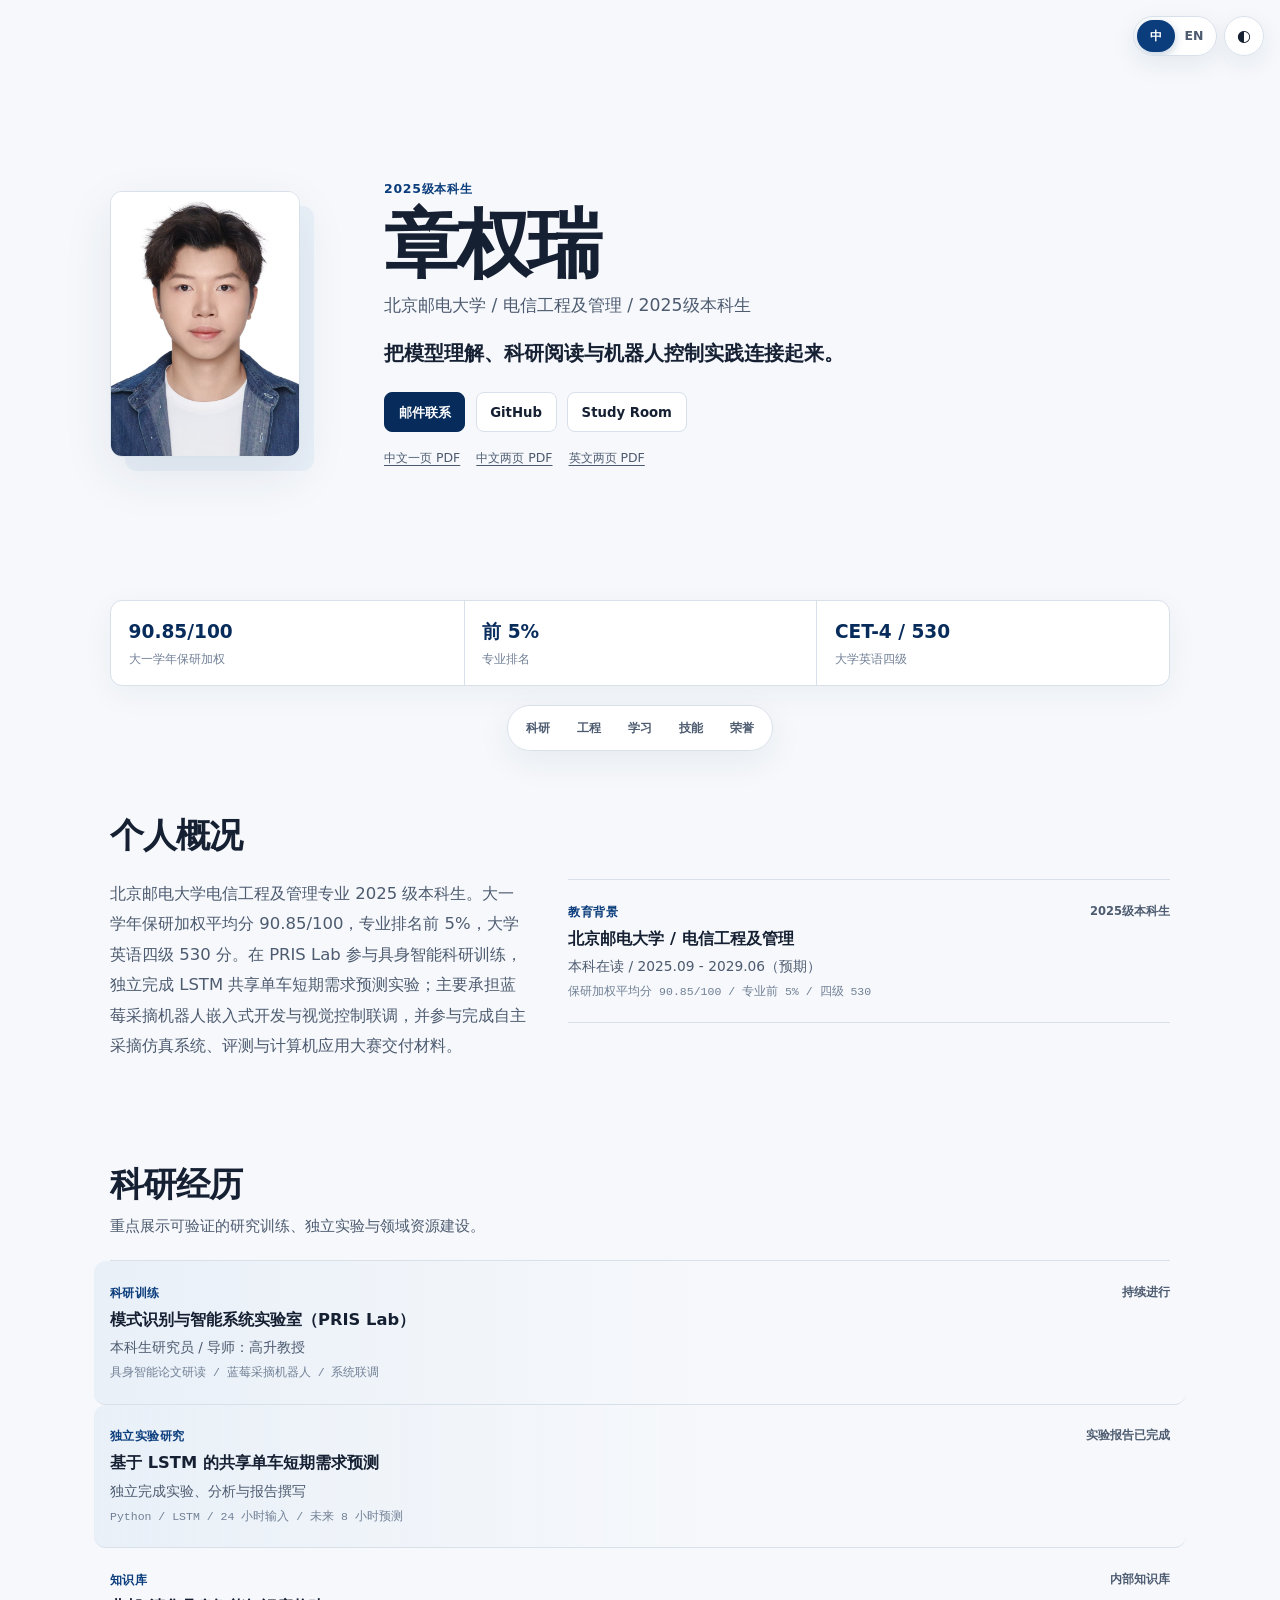
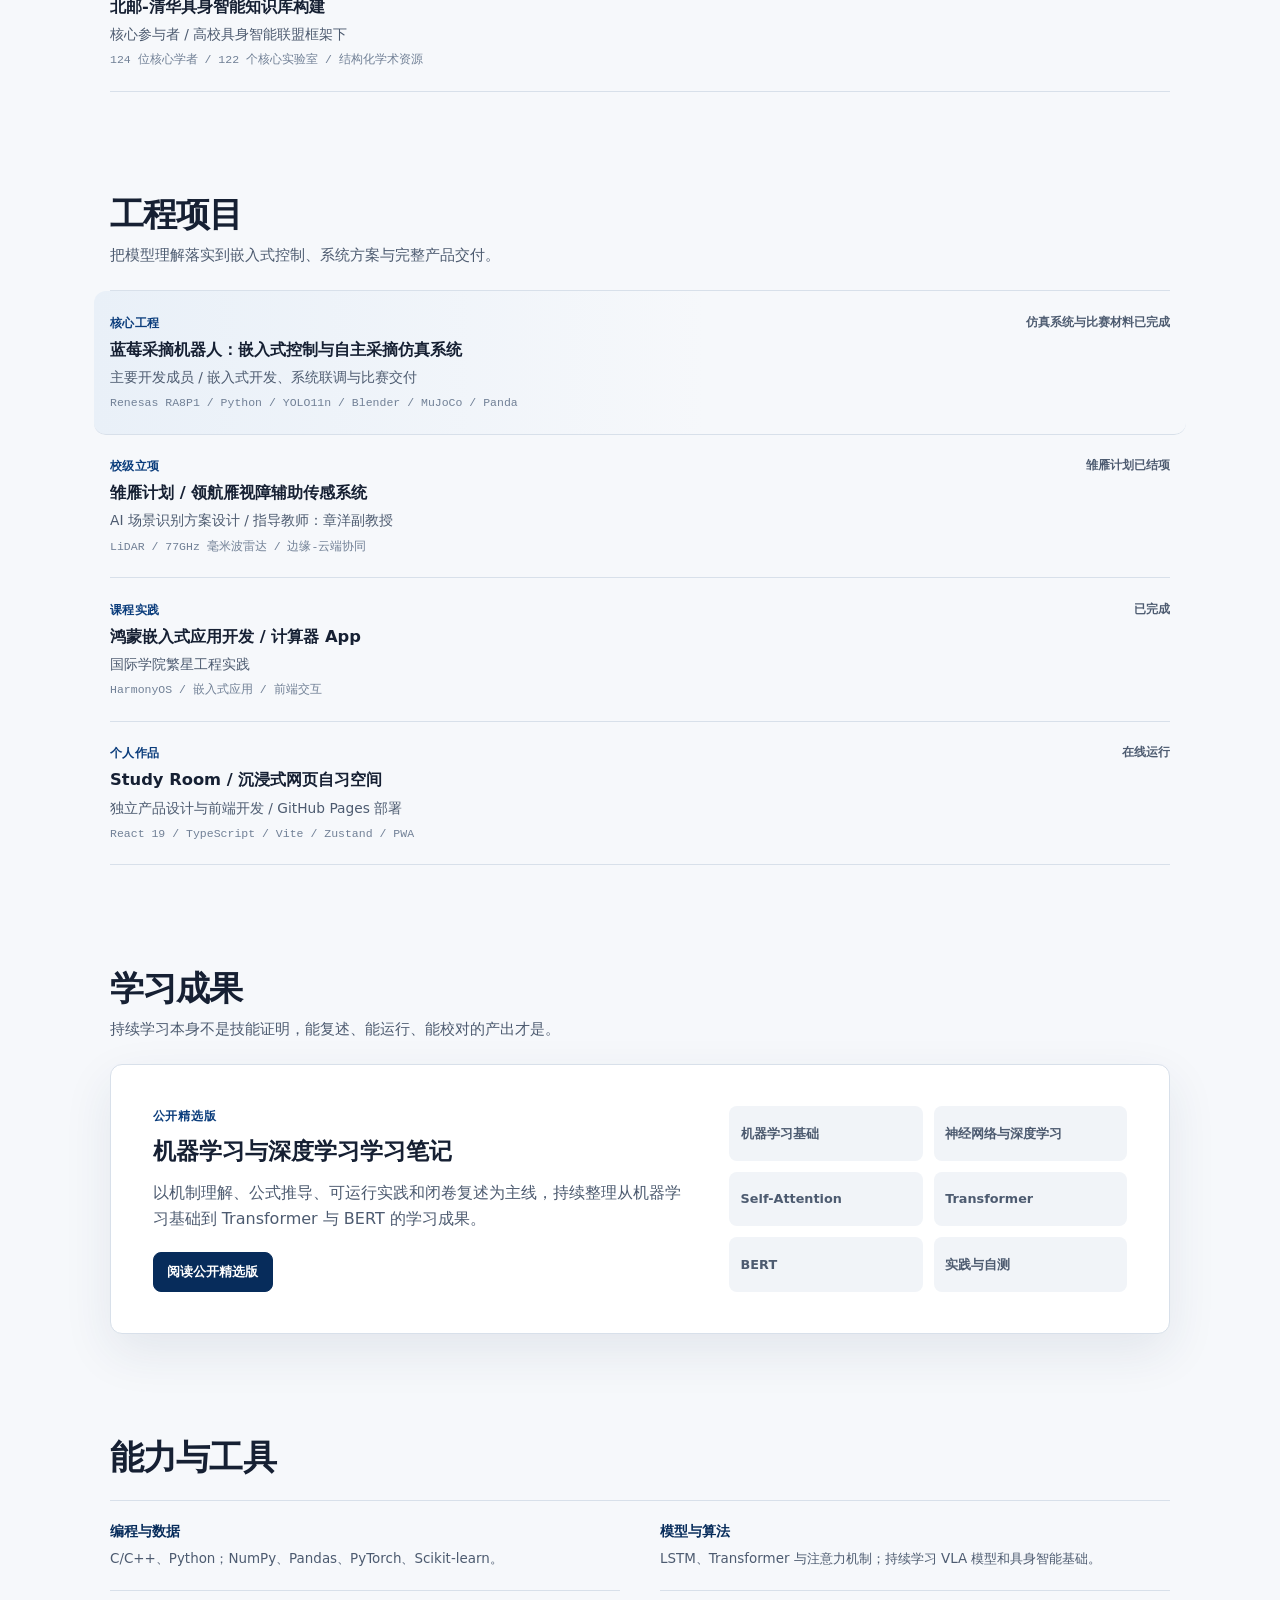
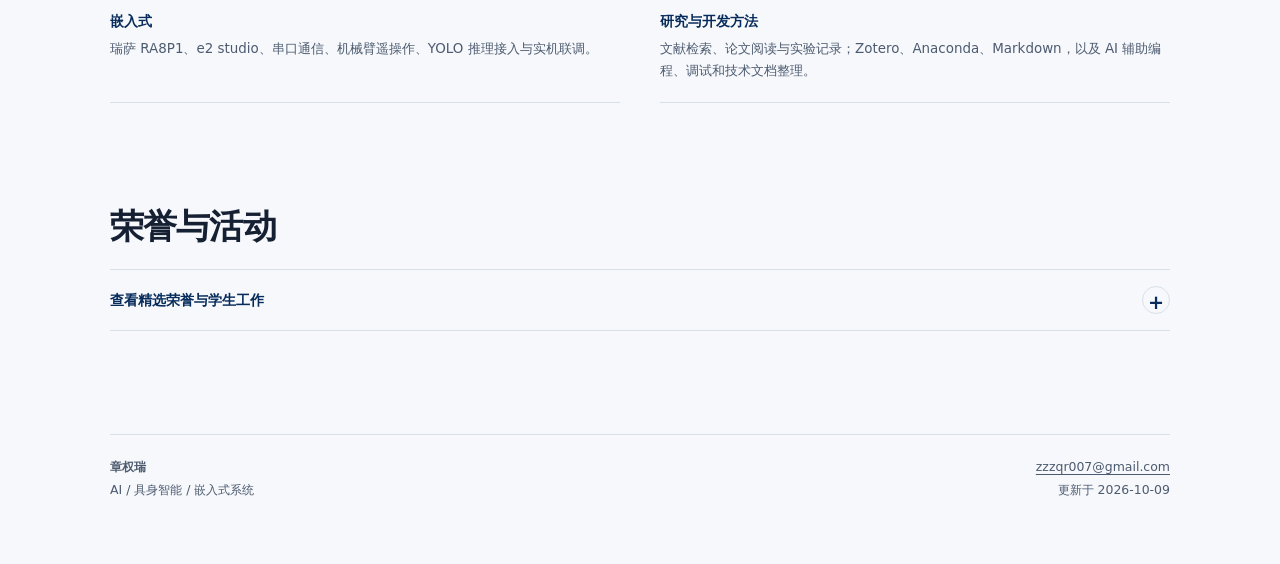
==== commit d72ebff7: "Update ranking and merge blueberry embedded and simulation experience" ====
--- a/index.html
+++ b/index.html
@@ -8,7 +8,7 @@
   <meta name="color-scheme" content="light dark">
   <title>章权瑞 | Resume</title>
   <link rel="stylesheet" href="styles_v2.css?v=12">
-  <script defer src="resume-data.js?v=10"></script>
+  <script defer src="resume-data.js?v=11"></script>
   <script defer src="app.js?v=11"></script>
   <script defer src="editor.js?v=6"></script>
 </head>
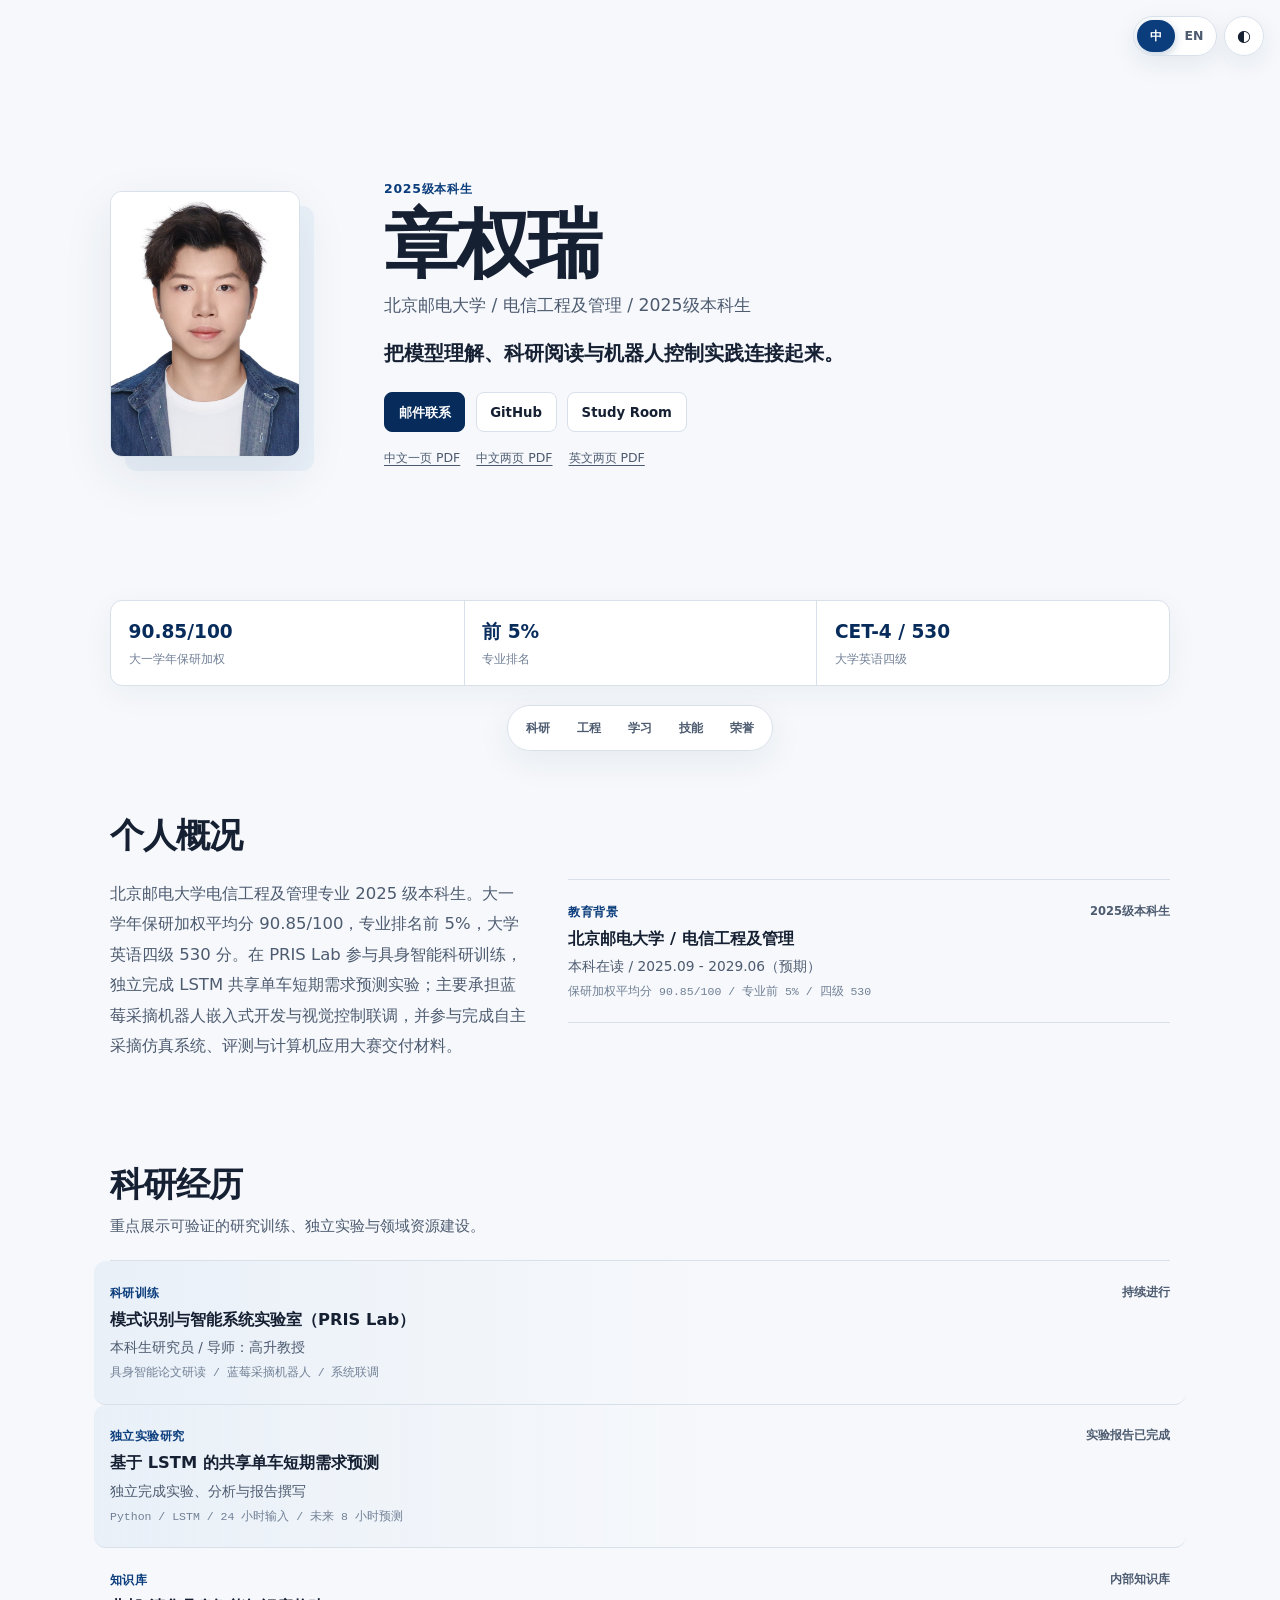
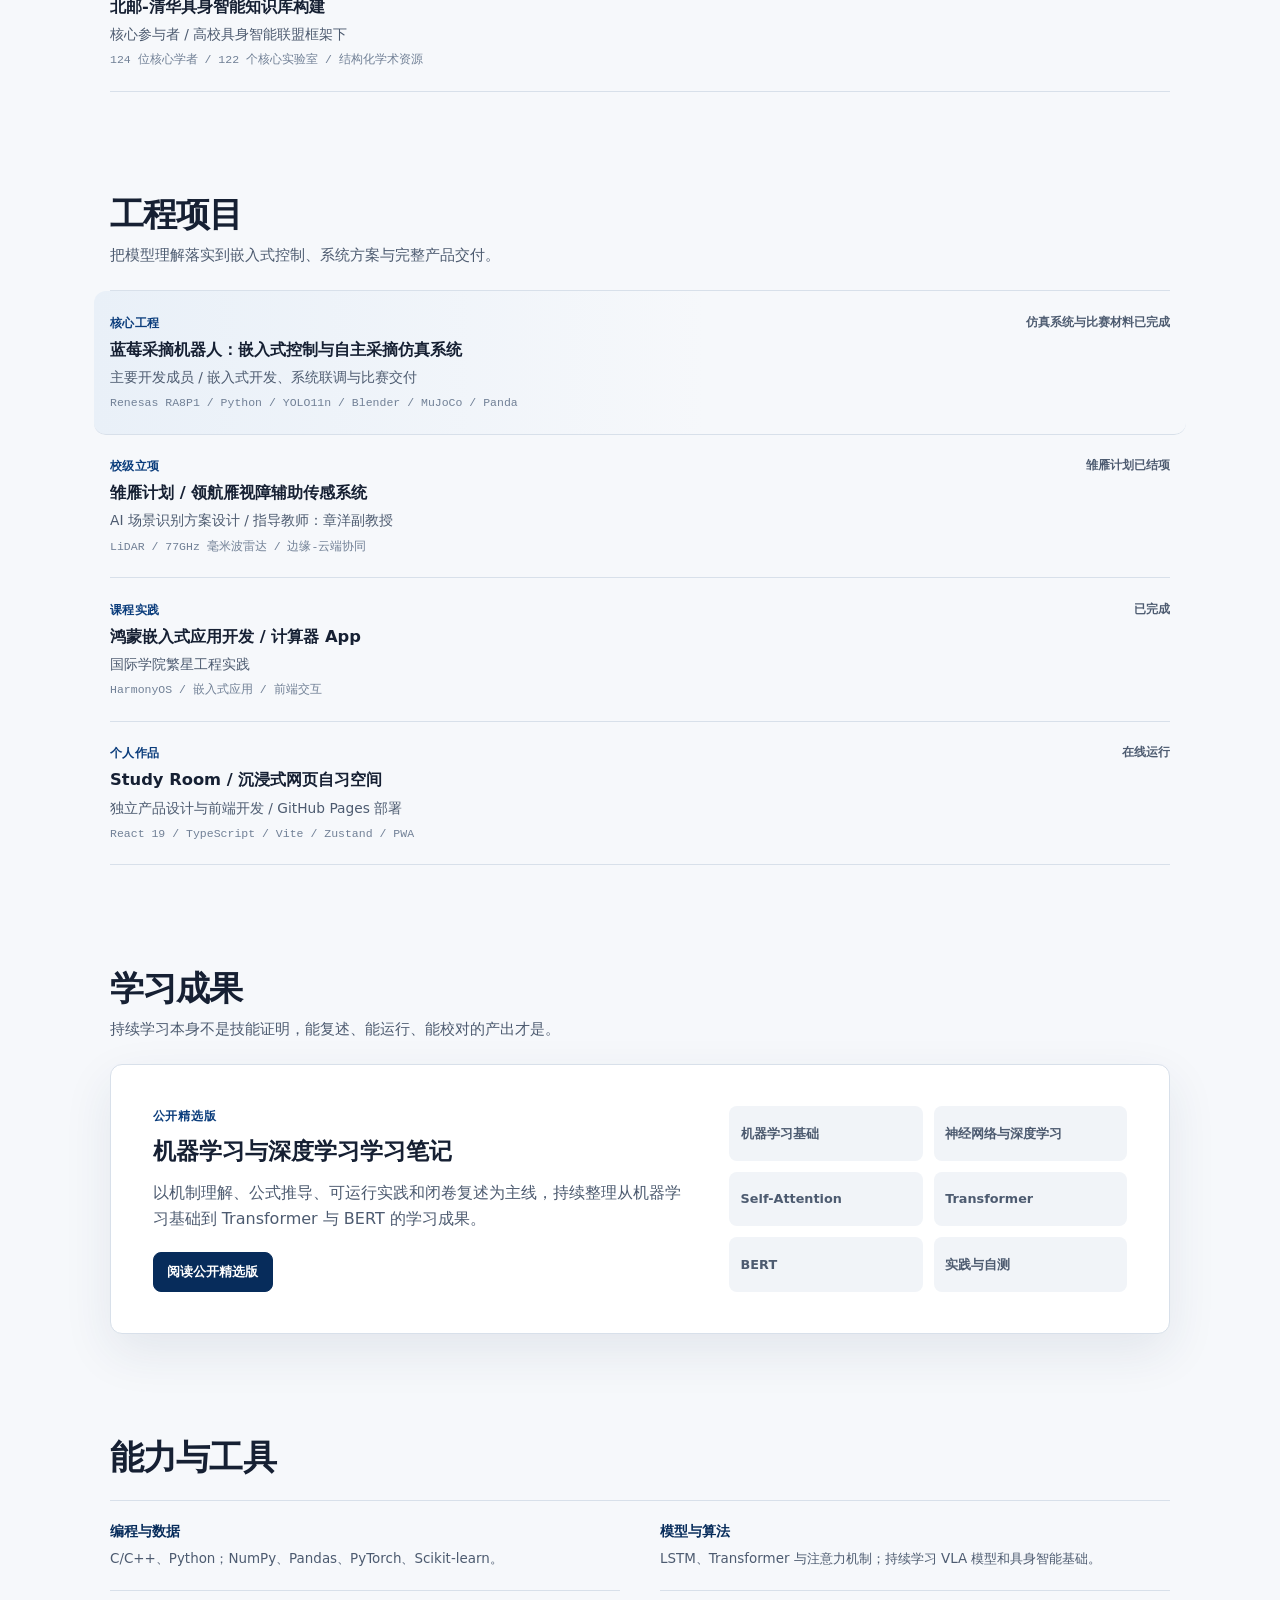
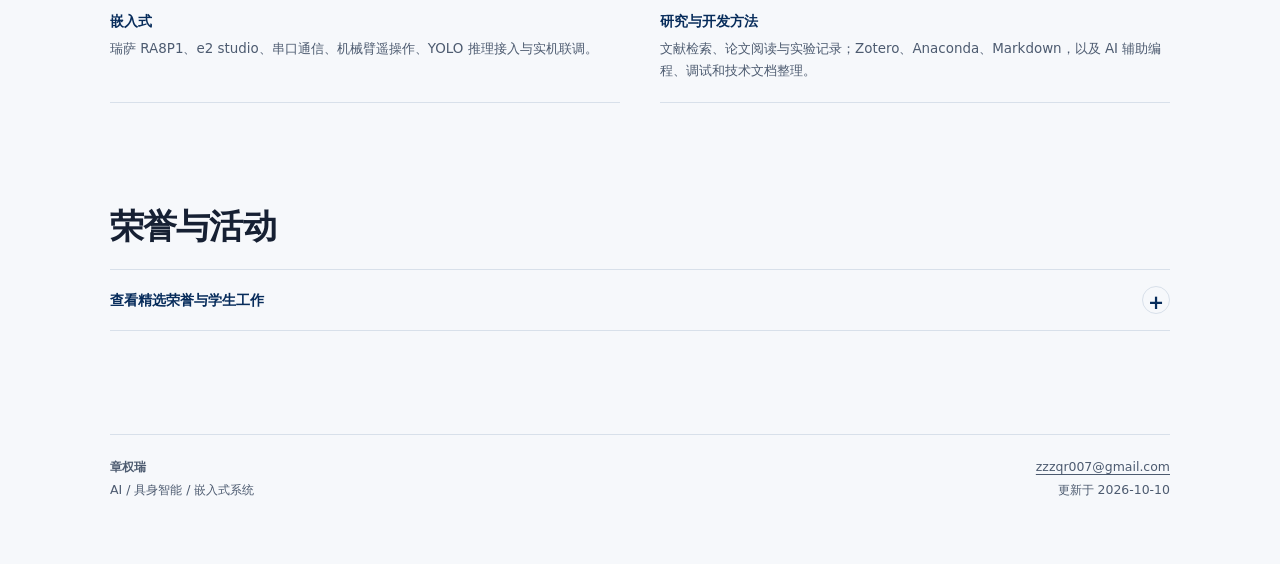
==== commit 06fba174: "feat: add first-year BUPT first-class scholarship Co-Authored-By: Claude Opus 5.5 <noreply@anthropic" ====
--- a/index.html
+++ b/index.html
@@ -8,7 +8,7 @@
   <meta name="color-scheme" content="light dark">
   <title>章权瑞 | Resume</title>
   <link rel="stylesheet" href="styles_v2.css?v=12">
-  <script defer src="resume-data.js?v=11"></script>
+  <script defer src="resume-data.js?v=13"></script>
   <script defer src="app.js?v=11"></script>
   <script defer src="editor.js?v=6"></script>
 </head>
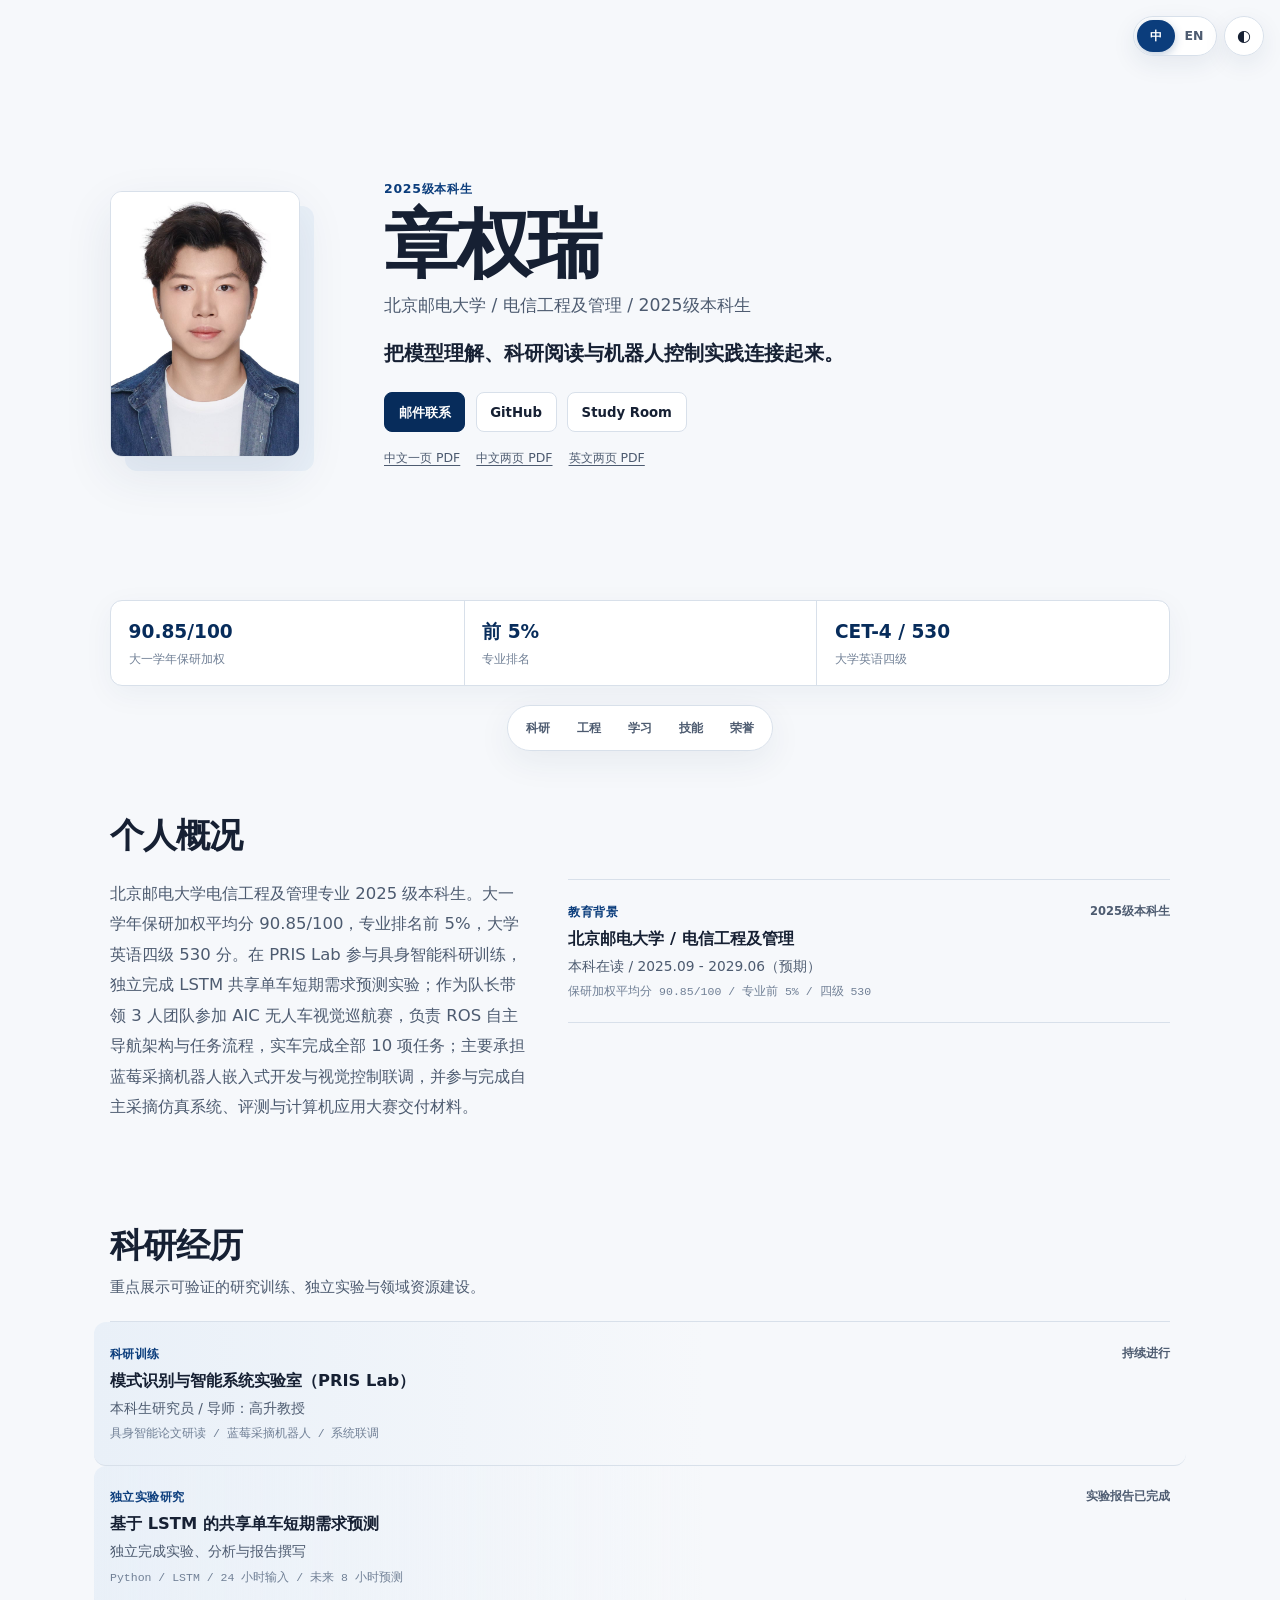
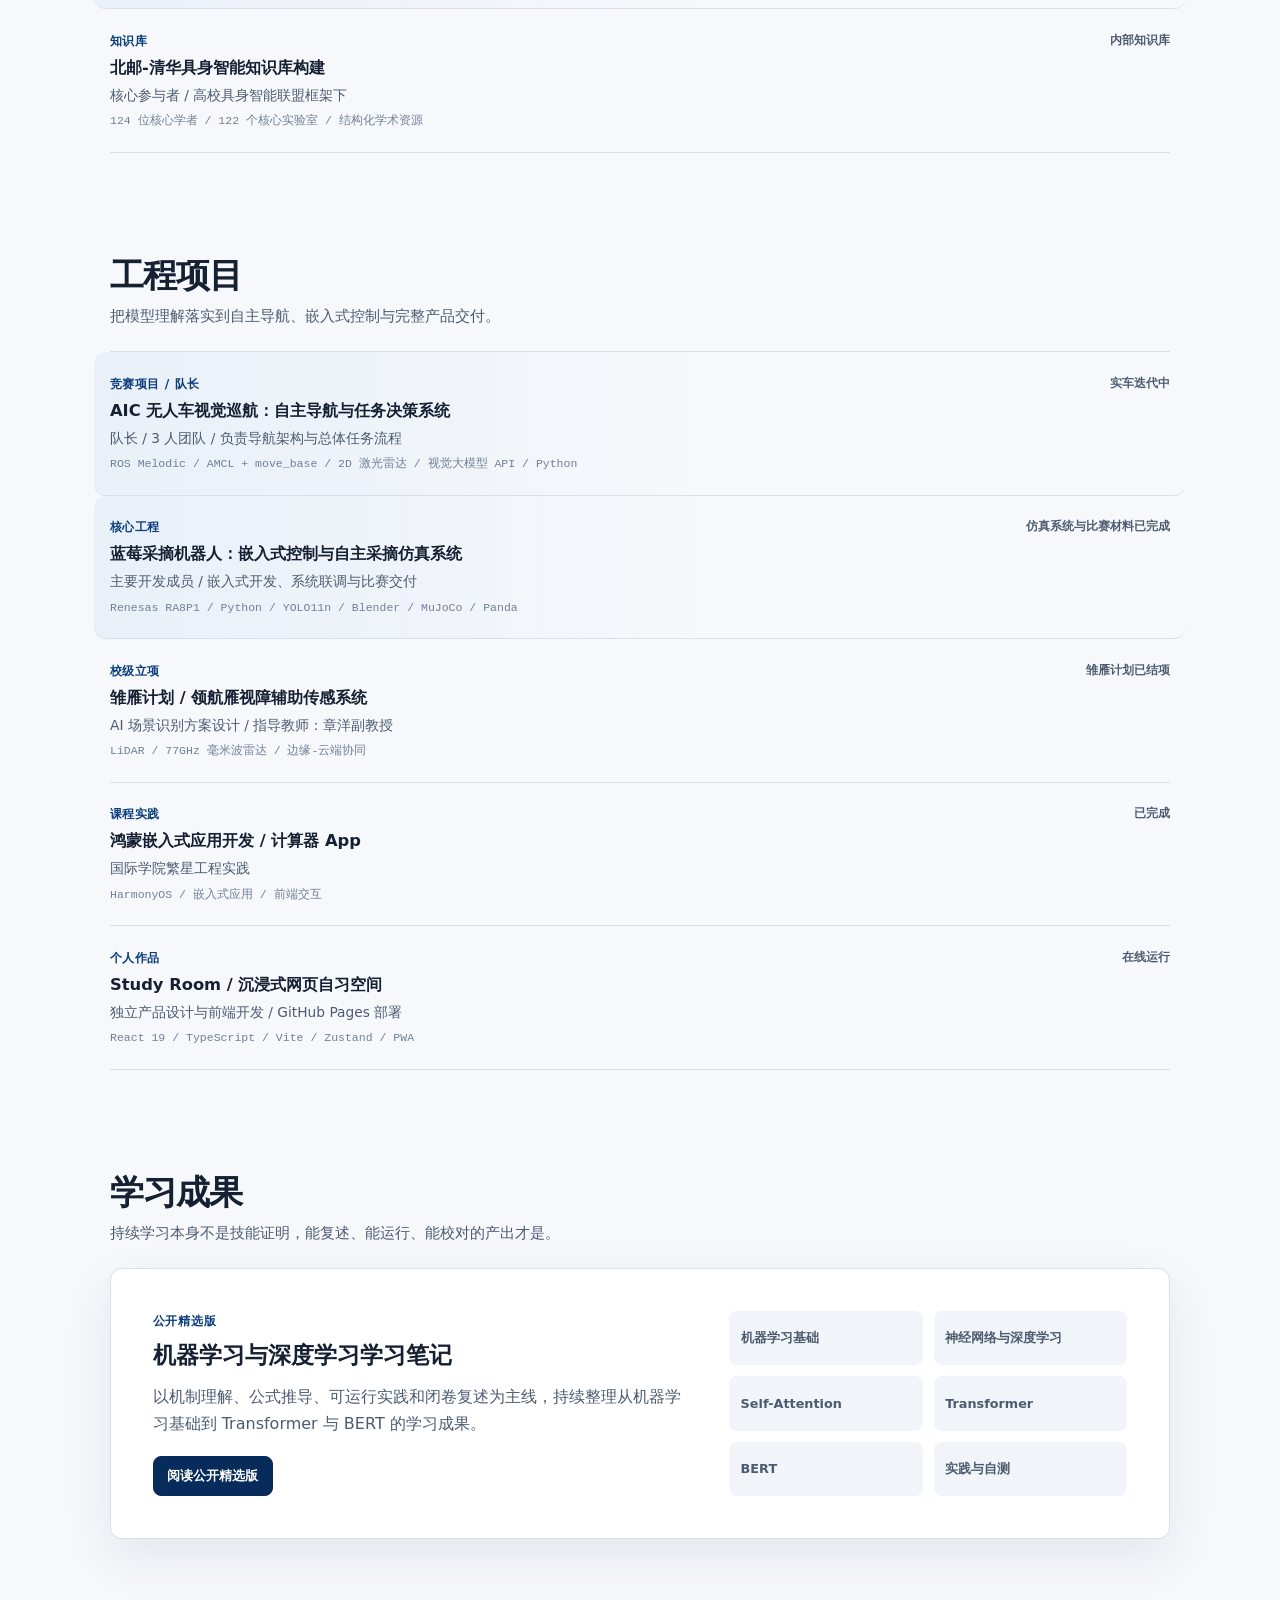
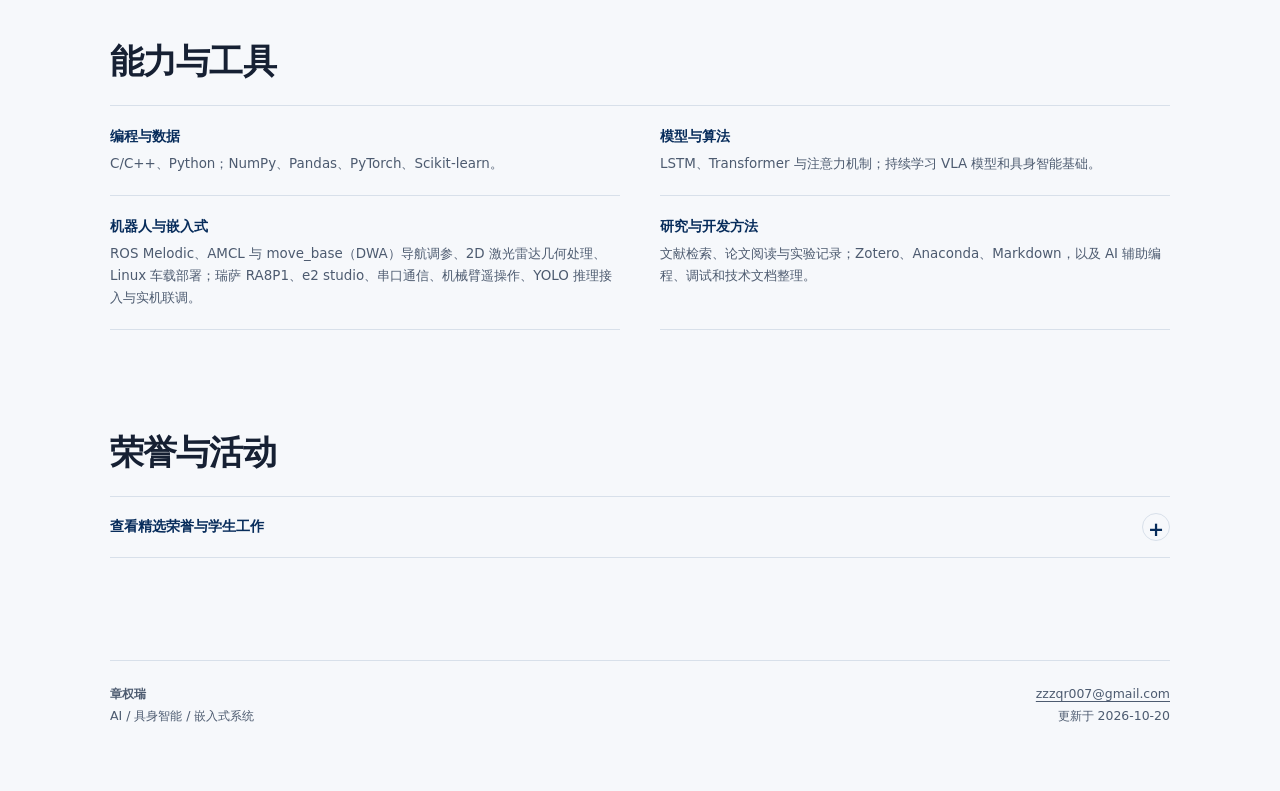
==== commit 3dc53d43: "feat: add AIC autonomous vehicle visual cruise project - New featured project entry (team lead, ROS " ====
--- a/index.html
+++ b/index.html
@@ -8,8 +8,8 @@
   <meta name="color-scheme" content="light dark">
   <title>章权瑞 | Resume</title>
   <link rel="stylesheet" href="styles_v2.css?v=12">
-  <script defer src="resume-data.js?v=13"></script>
-  <script defer src="app.js?v=11"></script>
+  <script defer src="resume-data.js?v=14"></script>
+  <script defer src="app.js?v=12"></script>
   <script defer src="editor.js?v=6"></script>
 </head>
 <body>
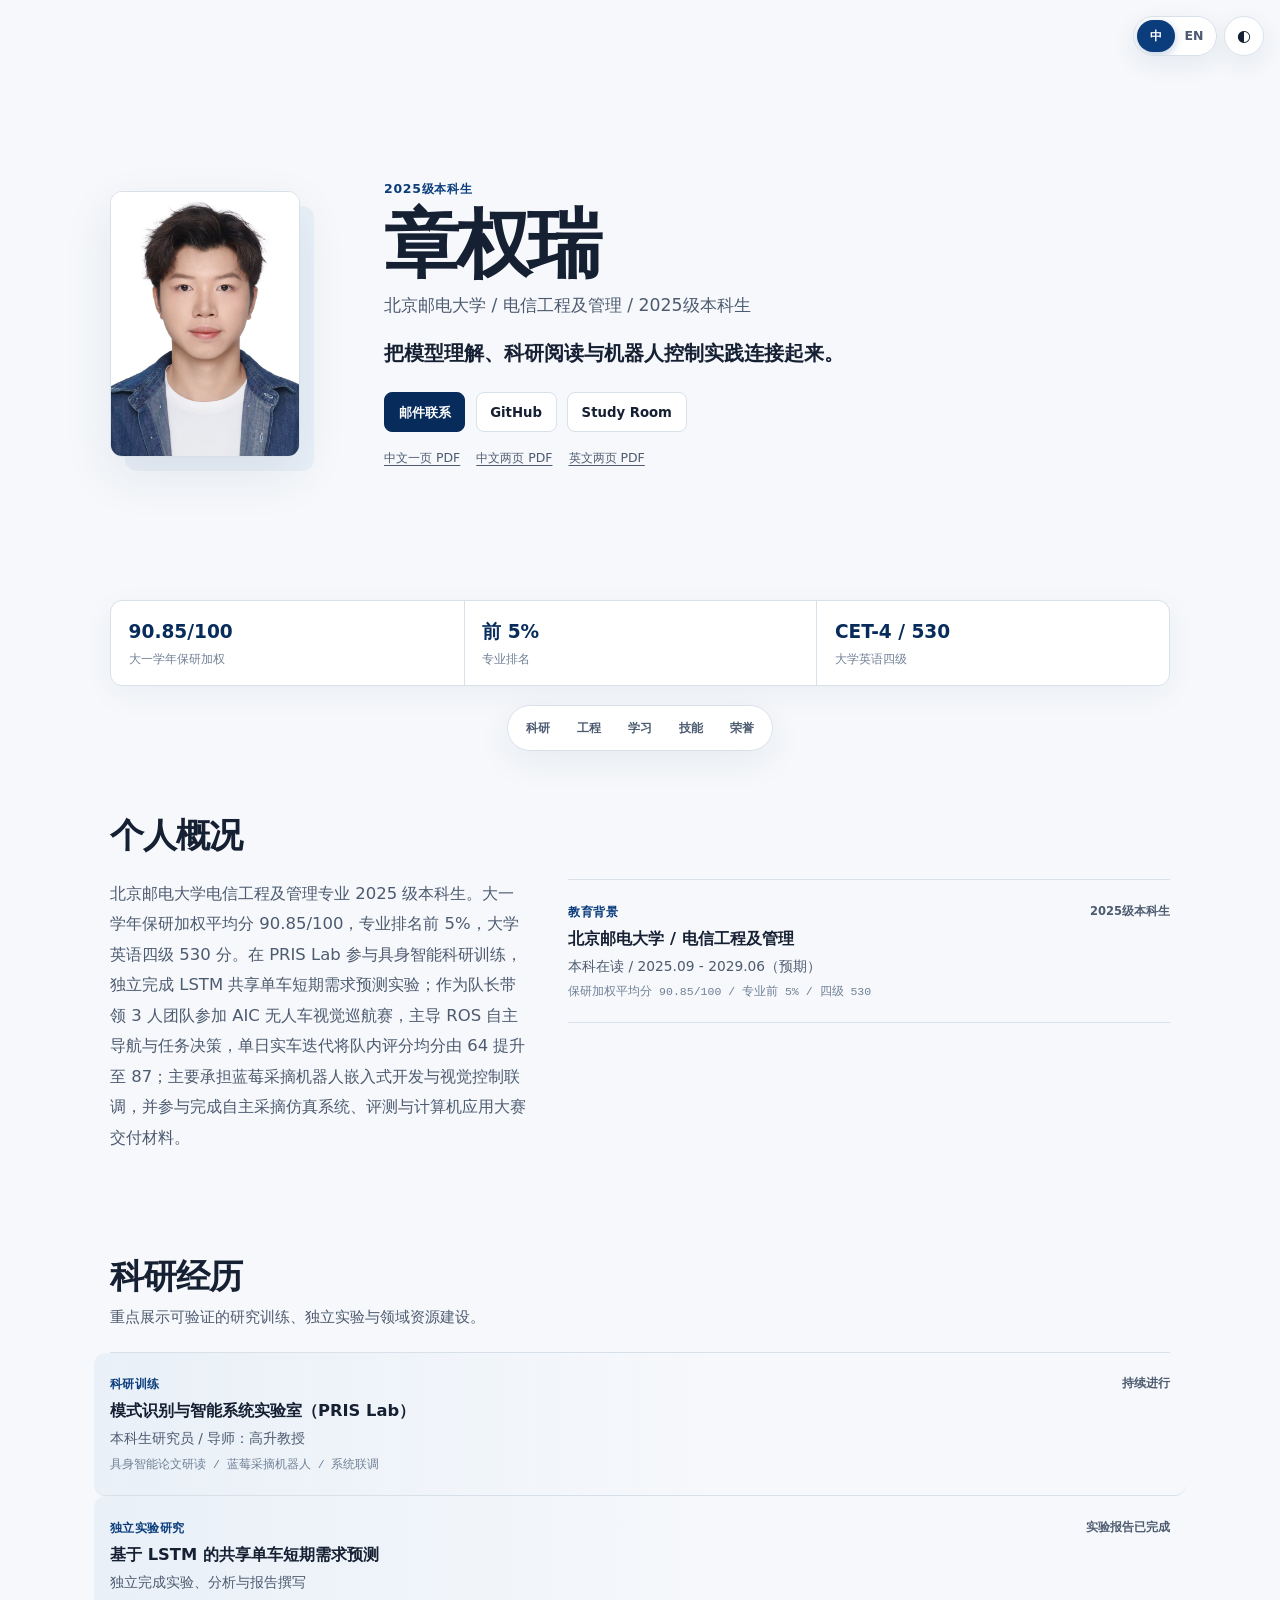
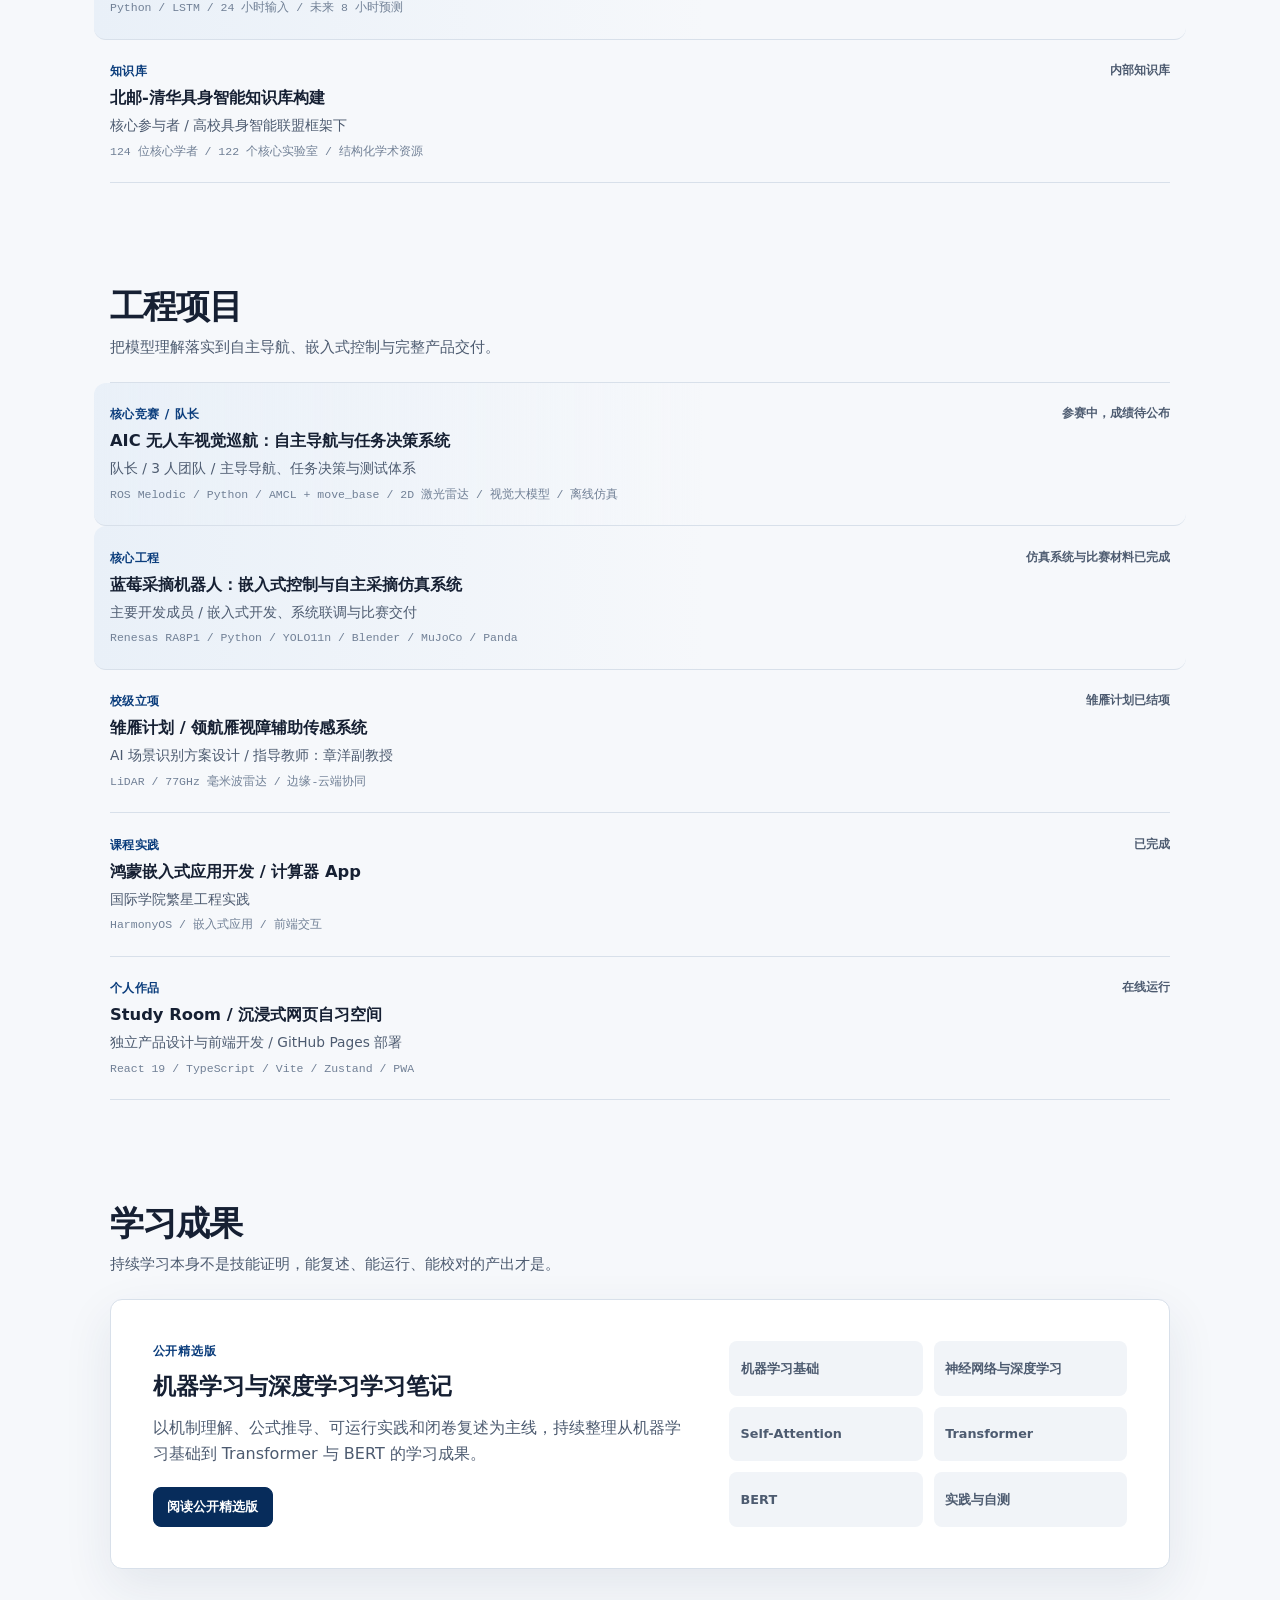
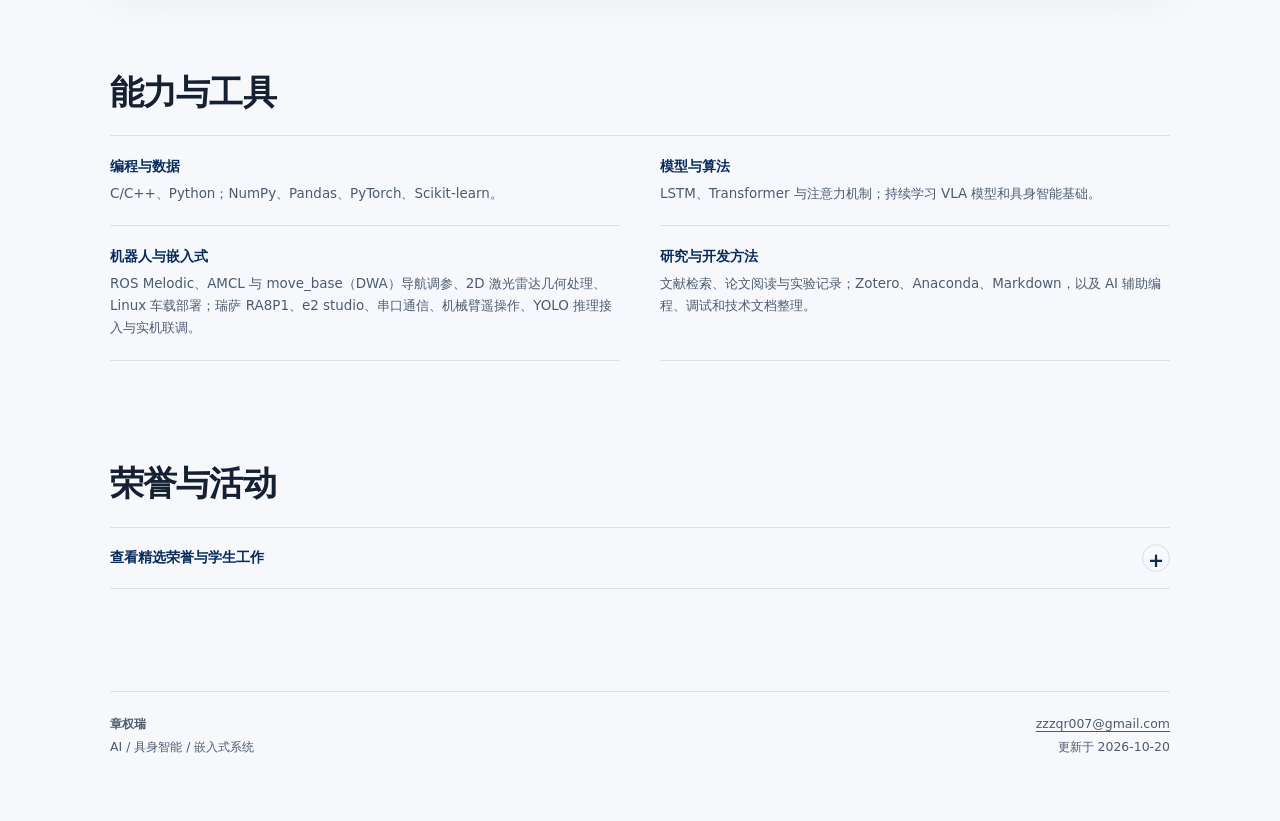
==== commit 50780c09: "feat: rewrite AIC entry as the lead project with 10/29 on-car results - 一页版 AIC 挪到“科研与代表项目”第一条；英文两页概" ====
--- a/index.html
+++ b/index.html
@@ -8,7 +8,7 @@
   <meta name="color-scheme" content="light dark">
   <title>章权瑞 | Resume</title>
   <link rel="stylesheet" href="styles_v2.css?v=12">
-  <script defer src="resume-data.js?v=14"></script>
+  <script defer src="resume-data.js?v=15"></script>
   <script defer src="app.js?v=12"></script>
   <script defer src="editor.js?v=6"></script>
 </head>
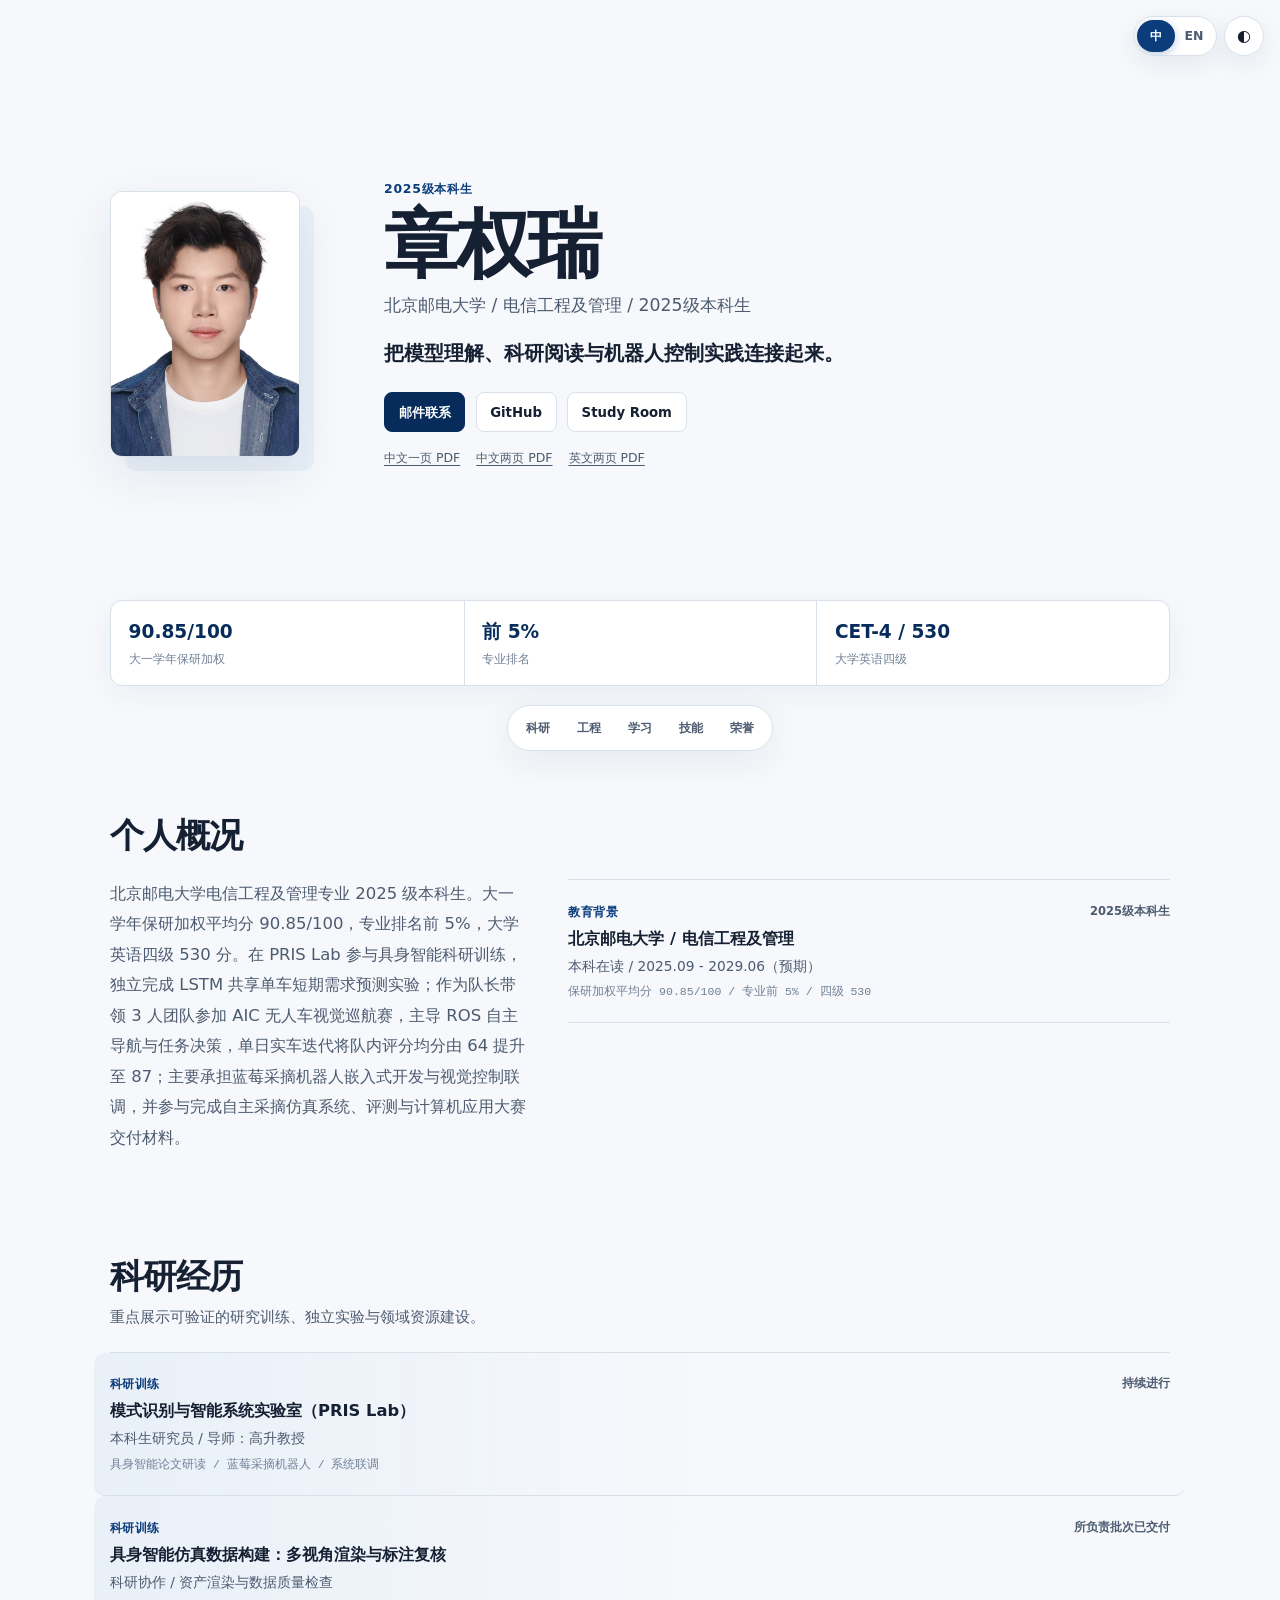
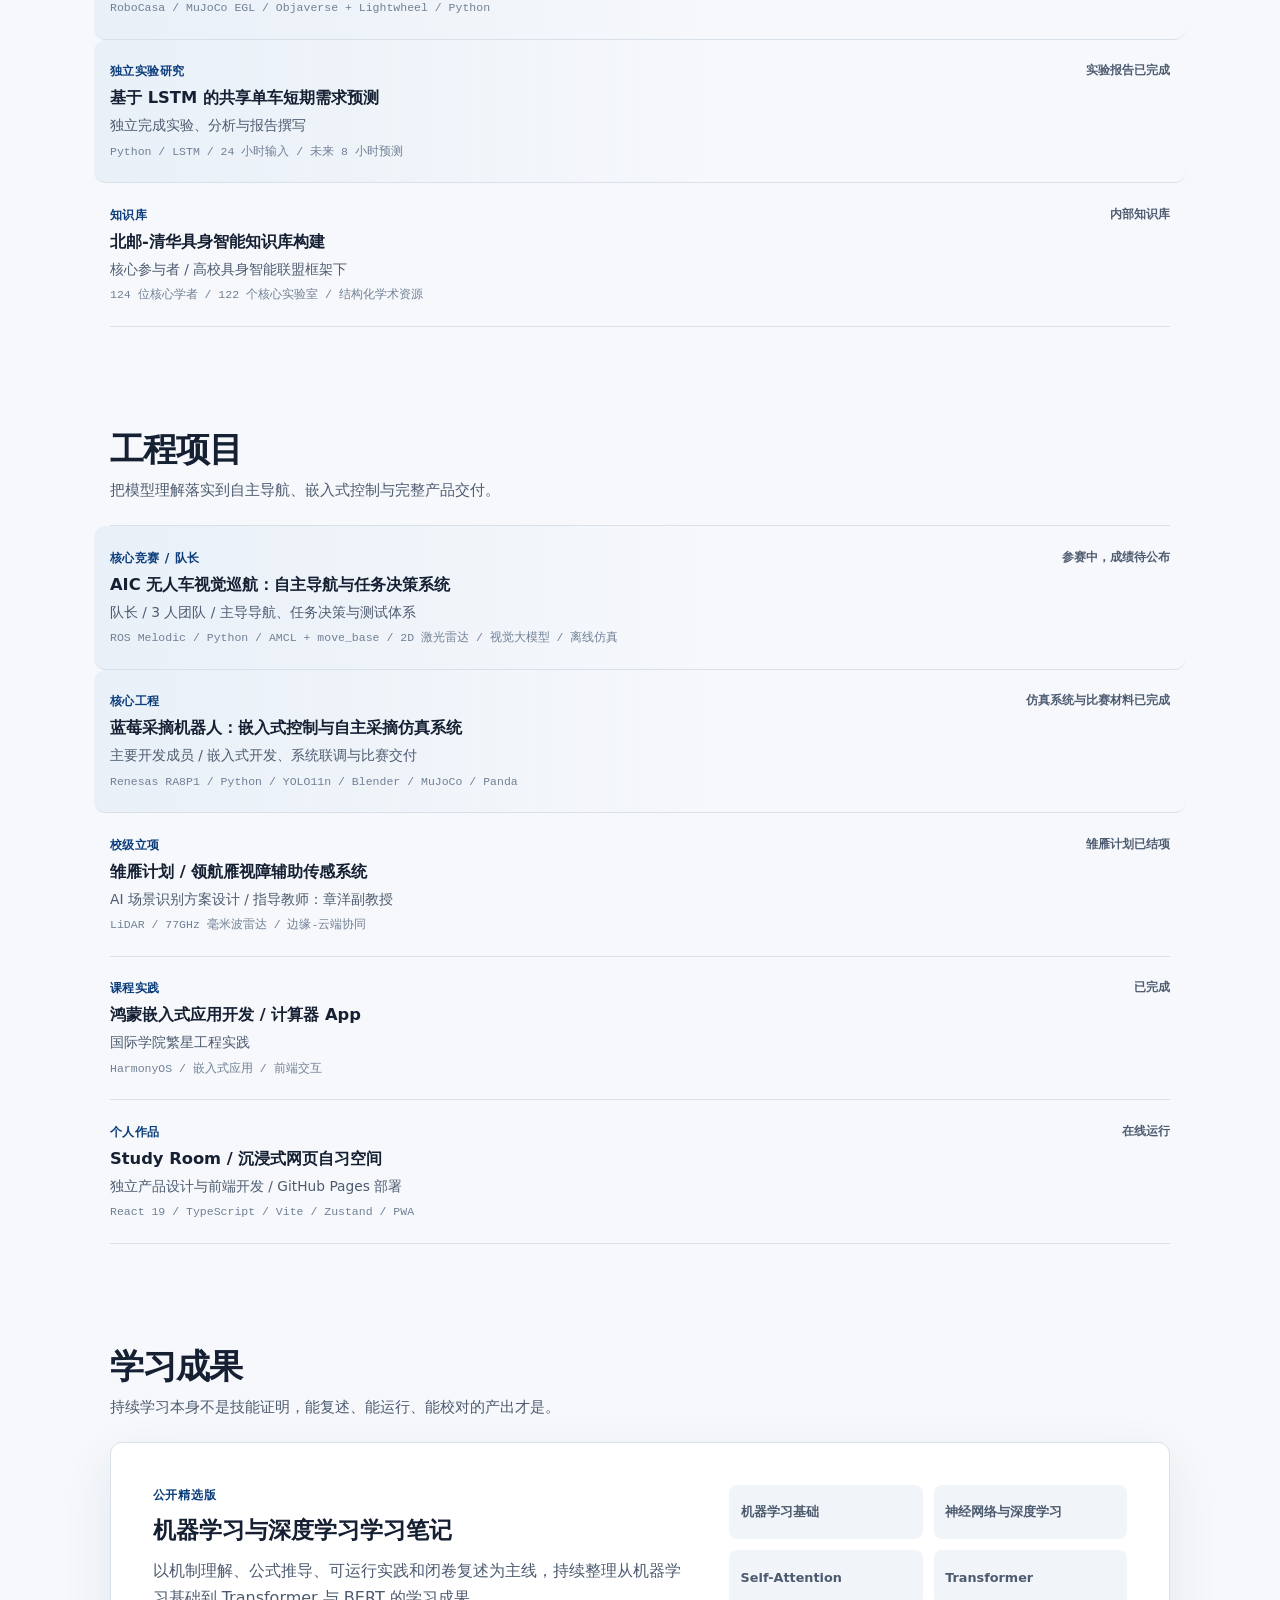
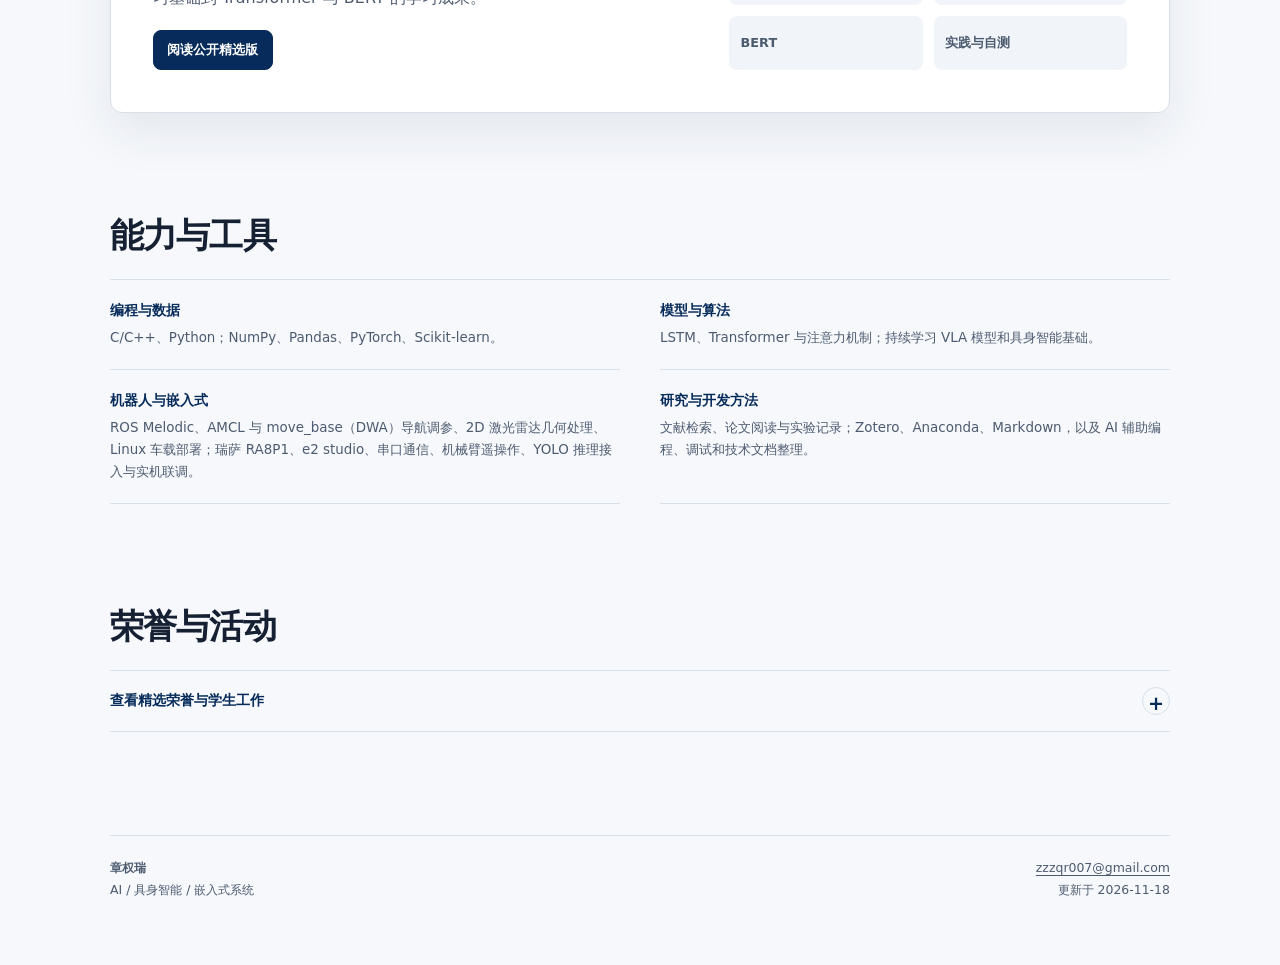
==== commit 29e8bd9f: "Add simulation data research and refresh bilingual resume PDFs" ====
--- a/index.html
+++ b/index.html
@@ -8,7 +8,7 @@
   <meta name="color-scheme" content="light dark">
   <title>章权瑞 | Resume</title>
   <link rel="stylesheet" href="styles_v2.css?v=12">
-  <script defer src="resume-data.js?v=15"></script>
+  <script defer src="resume-data.js?v=16"></script>
   <script defer src="app.js?v=12"></script>
   <script defer src="editor.js?v=6"></script>
 </head>
@@ -64,3 +64,4 @@
   </aside>
 </body>
 </html>
+
